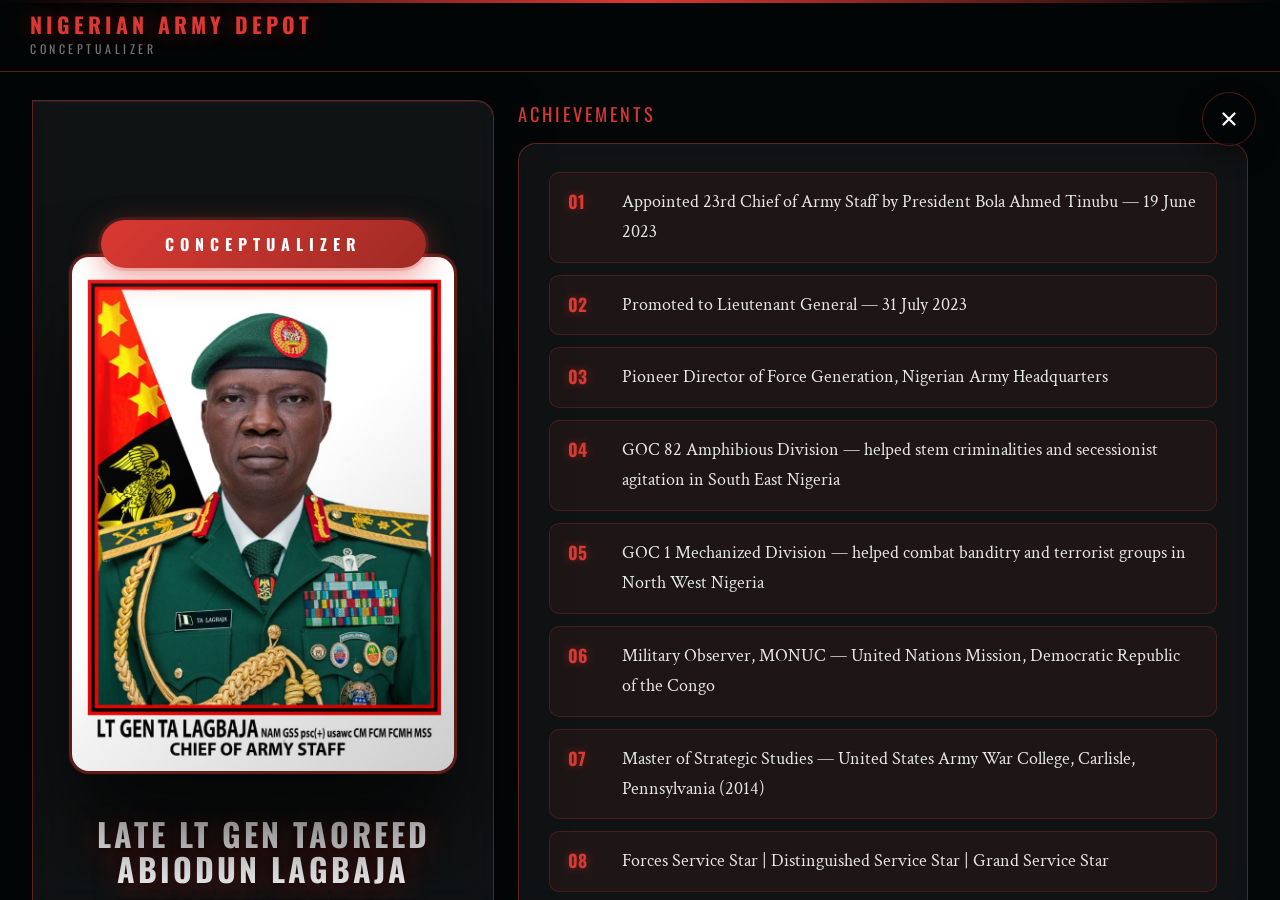
==== achievements.html @ 2b6be7e3 "Add HTML pages for biography, achievements, and gallery; refactor navigation and rendering logic in " ====
<!DOCTYPE html>
<html lang="en">
<head>
  <meta charset="UTF-8">
  <meta name="viewport" content="width=device-width, initial-scale=1.0">
  <title>Conceptualizer Achievements</title>
  <link rel="preconnect" href="https://fonts.googleapis.com">
  <link rel="preconnect" href="https://fonts.gstatic.com" crossorigin>
  <link href="https://fonts.googleapis.com/css2?family=Oswald:wght@400;600;700&family=Crimson+Text:ital,wght@0,400;0,600;1,400&family=Playfair+Display:wght@400;700&display=swap" rel="stylesheet">
  <link rel="stylesheet" href="asset/styles.css">
</head>
<body data-page="achievements">
  <div class="bg-layer" aria-hidden="true">
    <img src="asset/images/depot-logo.png" alt="" class="bg-logo" onerror="this.style.display='none'">
  </div>
  <div class="strips-container" aria-hidden="true">
    <div class="strip s1"></div>
    <div class="strip s2"></div>
    <div class="strip s3"></div>
    <div class="strip s4"></div>
    <div class="strip s5"></div>
  </div>

  <div class="page-view active" data-page="achievements">
    <nav class="navbar">
      <div class="brand">
        <img src="asset/images/depot-logo.png" alt="Depot Logo" class="nav-logo" onerror="this.style.display='none'">
        <div>
          <span class="brand-main">NIGERIAN ARMY DEPOT</span>
          <span class="brand-sub">Conceptualizer</span>
        </div>
      </div>
    </nav>

    <a class="close-btn" href="index.html" aria-label="Close achievements and return home" title="Close">
      <svg viewBox="0 0 24 24" fill="none" aria-hidden="true">
        <path d="M6 6L18 18M18 6L6 18" stroke="currentColor" stroke-width="2.5" stroke-linecap="round"/>
      </svg>
    </a>

    <main class="detail-layout">
      <section class="hero-section glass-panel hero-panel hero-mini">
        <div class="hero-badge">Conceptualizer</div>
        <div class="portrait-frame">
          <img id="portrait" src="asset/images/LATE COAS POTRAIT.jpeg" alt="Late Lt Gen TA Lagbaja" class="portrait-img">
          <div class="portrait-shine" aria-hidden="true"></div>
        </div>
        <div class="nameplate">
          <h1 id="name">General Lagbaja</h1>
          <p id="title-role">Chief of Army Staff</p>
          <p id="decorations" class="decorations-strip"></p>
        </div>
      </section>

      <section id="achievementsPage" class="detail-shell"></section>
    </main>
  </div>

  <script src="asset/script.js"></script>
</body>
</html>
---- asset/styles.css ----
/* =====================================================
   NIGERIAN ARMY DEPOT — CONCEPTUALIZER SCREEN
   Colours:  #D93932  ·  #FDFEFF  ·  #030607
   Target:   1080 × 1920  portrait kiosk
   ===================================================== */

@import url('https://fonts.googleapis.com/css2?family=Oswald:wght@400;600;700&family=Crimson+Text:ital,wght@0,400;0,600;1,400&family=Playfair+Display:wght@400;700&display=swap');

/* ─── Tokens ─────────────────────────────────────────── */
:root {
  --red:        #D93932;
  --red-dark:   #a02b25;
  --red-deeper: #5c1410;
  --red-glow:   rgba(217, 57, 50, 0.35);
  --white:      #FDFEFF;
  --black:      #030607;
  --surface:    rgba(253, 254, 255, 0.055);
  --border-red: rgba(217, 57, 50, 0.42);
  --border-dim: rgba(253, 254, 255, 0.12);
  --f-head:     'Oswald', 'Arial Narrow', sans-serif;
  --f-serif:    'Crimson Text', Georgia, serif;
  --f-display:  'Playfair Display', Georgia, serif;
}

/* ─── Reset ──────────────────────────────────────────── */
*, *::before, *::after { margin: 0; padding: 0; box-sizing: border-box; }

html, body {
  width: 100%; height: 100%;
  overflow: hidden;
  background: var(--black);
  color: var(--white);
  user-select: none;
  -webkit-user-select: none;
}

::-webkit-scrollbar { width: 4px; }
::-webkit-scrollbar-track { background: transparent; }
::-webkit-scrollbar-thumb { background: var(--border-red); border-radius: 99px; }

/* ─── Page-load fade ─────────────────────────────────── */
@keyframes pageLoad { from { opacity: 0; } to { opacity: 1; } }
body { animation: pageLoad 0.8s ease both; }

/* ─── Background — slow-spinning watermark logo ─────── */
.bg-layer {
  position: fixed; inset: 0; z-index: -2;
  display: flex; align-items: center; justify-content: center;
  background: radial-gradient(ellipse at 50% 42%,
    rgba(70, 6, 4, 0.80) 0%,
    rgba(14, 1, 1, 0.97) 50%,
    #030607 100%);
}

.bg-logo {
  width: 64vmin; height: 64vmin;
  object-fit: contain;
  opacity: 0.055;
  animation: bgSpin 46s linear infinite;
  pointer-events: none;
}

@keyframes bgSpin {
  from { transform: rotateY(0deg); }
  to   { transform: rotateY(360deg); }
}

/* ─── Five-strip colour transition ───────────────────── */
.strips-container {
  position: fixed; inset: 0; z-index: 9000;
  pointer-events: none;
  display: flex; flex-direction: column;
}

.strip {
  flex: 1;
  transform: translateX(-110%) skewX(-10deg);
  transition: transform 0.45s cubic-bezier(0.4, 0, 0.2, 1);
}

.s1 { background: var(--red-deeper); transition-delay:   0ms; }
.s2 { background: var(--red-dark);   transition-delay:  60ms; }
.s3 { background: var(--red);        transition-delay: 120ms; }
.s4 { background: var(--red-dark);   transition-delay: 180ms; }
.s5 { background: var(--red-deeper); transition-delay: 240ms; }

.strip.slide-in  { transform: translateX(0)    skewX(-10deg); }
.strip.slide-out { transform: translateX(110%) skewX(-10deg); }

/* ─── Page view ──────────────────────────────────────── */
.page-view {
  position: fixed; inset: 0;
  display: grid;
  grid-template-rows: 72px 1fr;
  opacity: 0;
  pointer-events: none;
  transition: opacity 0.35s ease;
}

.page-view.active { opacity: 1; pointer-events: all; }

/* ─── Navbar ─────────────────────────────────────────── */
.navbar {
  display: flex; align-items: center; gap: 16px;
  padding: 0 30px;
  background: rgba(3, 6, 7, 0.95);
  backdrop-filter: blur(14px);
  -webkit-backdrop-filter: blur(14px);
  border-bottom: 1px solid var(--border-red);
  position: relative; z-index: 100;
}

/* thin red accent line along top of navbar */
.navbar::before {
  content: '';
  position: absolute; top: 0; left: 0; right: 0; height: 3px;
  background: linear-gradient(90deg, transparent, var(--red), transparent);
}

.nav-logo {
  width: 50px; height: 50px;
  border-radius: 50%;
  object-fit: contain;
  border: 2px solid var(--border-red);
  box-shadow: 0 0 14px rgba(217, 57, 50, 0.30);
  flex-shrink: 0;
}

.brand-main {
  display: block;
  font-family: var(--f-head);
  font-size: 1.35rem;
  font-weight: 700;
  letter-spacing: 4px;
  color: var(--red);
  line-height: 1;
  text-shadow: 0 0 22px rgba(217, 57, 50, 0.45);
}

.brand-sub {
  display: block;
  font-family: var(--f-head);
  font-size: 0.75rem;
  letter-spacing: 3.5px;
  color: rgba(253, 254, 255, 0.45);
  text-transform: uppercase;
  margin-top: 5px;
}

/* ─── Fixed body layout ──────────────────────────────── */
.page-body {
  height: calc(100vh - 72px);
  padding: 28px 32px 32px;
  display: grid;
  grid-template-columns: minmax(360px, 42%) minmax(0, 1fr);
  gap: 24px;
  align-items: stretch;
  overflow: hidden;
}

.detail-layout {
  height: calc(100vh - 72px);
  padding: 28px 32px 32px;
  display: grid;
  grid-template-columns: minmax(320px, 38%) minmax(0, 1fr);
  gap: 24px;
  align-items: stretch;
  overflow: hidden;
}

.detail-layout.single-column {
  grid-template-columns: 1fr;
}

/* ─── Hero ───────────────────────────────────────────── */
.hero-section {
  width: 100%;
  display: flex;
  flex-direction: column;
  align-items: center;
  justify-content: center;
  gap: 0;
}

.hero-panel,
.action-panel {
  min-height: 0;
  height: 100%;
}

.hero-panel {
  justify-content: center;
}

/* Pulsing role badge — sits above portrait, overlapping the top edge */
.hero-badge {
  display: inline-block;
  padding: 12px 64px;
  border-radius: 999px;
  background: linear-gradient(135deg, var(--red) 0%, var(--red-dark) 100%);
  color: var(--white);
  font-family: var(--f-head);
  font-size: 1.0rem;
  font-weight: 700;
  letter-spacing: 6px;
  text-transform: uppercase;
  box-shadow: 0 8px 28px rgba(217, 57, 50, 0.5),
              0 0 0 3px rgba(217, 57, 50, 0.18);
  animation: badgePulse 3s ease-in-out infinite;
  margin-bottom: -28px;
  position: relative; z-index: 2;
}

@keyframes badgePulse {
  0%, 100% {
    box-shadow: 0 8px 28px rgba(217, 57, 50, 0.50),
                0 0 0 0   rgba(217, 57, 50, 0);
  }
  50% {
    box-shadow: 0 12px 40px rgba(217, 57, 50, 0.65),
                0 0 0 10px rgba(217, 57, 50, 0.12);
  }
}

/* Portrait frame */
.portrait-frame {
  width: 460px;
  height: 600px;
  border-radius: 20px;
  overflow: hidden;
  border: 3px solid var(--border-red);
  box-shadow:
    0 60px 100px rgba(0, 0, 0, 0.75),
    0 0 0 1px rgba(217, 57, 50, 0.12),
    inset 0 1px 0 rgba(255, 255, 255, 0.07);
  position: relative;
  background: rgba(5, 1, 1, 0.6);
}

.portrait-img {
  width: 100%; height: 100%;
  object-fit: cover; object-position: top center;
  display: block;
}

/* Diagonal light sheen overlay */
.portrait-shine {
  position: absolute; inset: 0;
  background: linear-gradient(
    140deg,
    rgba(255, 255, 255, 0.08) 0%,
    transparent 46%,
    rgba(0, 0, 0, 0.20) 100%
  );
  pointer-events: none;
}

/* Name / title block */
.nameplate {
  margin-top: 28px;
  text-align: center;
}

.nameplate h1 {
  font-family: var(--f-head);
  font-size: 2.5rem;
  font-weight: 700;
  letter-spacing: 3px;
  text-transform: uppercase;
  color: var(--white);
  line-height: 1.1;
  text-shadow:
    0 4px 24px rgba(217, 57, 50, 0.50),
    0 2px 8px  rgba(0, 0, 0, 0.90);
}

.nameplate p {
  margin-top: 12px;
  font-family: var(--f-display);
  font-size: 1.2rem;
  color: var(--red);
  letter-spacing: 2px;
  text-shadow: 0 2px 12px rgba(217, 57, 50, 0.35);
}

.action-panel {
  display: flex;
  flex-direction: column;
  gap: 16px;
  padding-bottom: 24px;
}

.action-buttons {
  display: grid;
  grid-template-columns: repeat(3, minmax(0, 1fr));
  gap: 12px;
}

.action-link,
.action-btn {
  border: 1px solid rgba(217, 57, 50, 0.24);
  background: rgba(3, 6, 7, 0.70);
  color: rgba(253, 254, 255, 0.88);
  border-radius: 12px;
  padding: 16px 12px;
  font-family: var(--f-head);
  font-size: 0.92rem;
  letter-spacing: 2px;
  text-transform: uppercase;
  cursor: pointer;
  transition: transform 0.2s ease, border-color 0.2s ease, background 0.2s ease, box-shadow 0.2s ease;
}

.action-link {
  display: flex;
  flex-direction: column;
  justify-content: center;
  text-decoration: none;
  min-height: 96px;
}

.action-title {
  display: block;
  font-size: 0.98rem;
  color: var(--white);
}

.action-desc {
  display: block;
  margin-top: 8px;
  font-family: var(--f-serif);
  font-size: 1rem;
  letter-spacing: 0;
  text-transform: none;
  color: rgba(253, 254, 255, 0.72);
}

.action-btn:hover,
.action-btn:focus-visible {
  transform: translateY(-2px);
  border-color: rgba(217, 57, 50, 0.6);
  box-shadow: 0 12px 30px rgba(217, 57, 50, 0.14);
}

.action-btn.active {
  background: linear-gradient(135deg, rgba(217, 57, 50, 0.95), rgba(160, 43, 37, 0.95));
  color: var(--white);
  border-color: rgba(253, 254, 255, 0.25);
}

.close-btn {
  position: fixed;
  top: 92px;
  right: 24px;
  z-index: 120;
  width: 54px;
  height: 54px;
  border-radius: 50%;
  border: 1px solid rgba(217, 57, 50, 0.35);
  background: rgba(3, 6, 7, 0.85);
  color: var(--white);
  display: grid;
  place-items: center;
  text-decoration: none;
  box-shadow: 0 10px 24px rgba(0, 0, 0, 0.35);
}

.close-btn:hover,
.close-btn:focus-visible {
  border-color: rgba(217, 57, 50, 0.75);
  background: rgba(217, 57, 50, 0.16);
}

.close-btn svg {
  width: 22px;
  height: 22px;
}

.detail-window {
  position: relative;
  flex: 1;
  min-height: 0;
  overflow: hidden;
  border-radius: 0 18px 18px 18px;
}

.detail-view {
  position: absolute;
  inset: 0;
  opacity: 0;
  pointer-events: none;
  overflow: auto;
  padding-right: 12px;
  transition: opacity 0.2s ease;
}

.detail-view.active {
  opacity: 1;
  pointer-events: auto;
}

.detail-title {
  font-family: var(--f-head);
  font-size: 1.35rem;
  letter-spacing: 3px;
  text-transform: uppercase;
  color: var(--red);
  margin-bottom: 18px;
}

.detail-copy {
  font-family: var(--f-serif);
  font-size: 1.15rem;
  line-height: 1.9;
  color: rgba(253, 254, 255, 0.90);
}

.detail-copy p + p {
  margin-top: 1em;
}

.detail-shell {
  display: flex;
  flex-direction: column;
  gap: 16px;
  height: 100%;
}

.detail-heading {
  font-family: var(--f-head);
  font-size: 1.15rem;
  letter-spacing: 3px;
  text-transform: uppercase;
  color: var(--red);
}

.detail-card {
  flex: 1;
  min-height: 0;
  border-radius: 18px;
  padding: 28px 30px;
  background: rgba(253, 254, 255, 0.055);
  backdrop-filter: blur(16px);
  -webkit-backdrop-filter: blur(16px);
  border: 1px solid var(--border-red);
  overflow: auto;
}

.bio-scroll,
.ach-scroll,
.gallery-scroll {
  height: 100%;
  overflow: auto;
}

.detail-gallery {
  display: grid;
  grid-template-columns: repeat(2, minmax(0, 1fr));
  gap: 14px;
}

.hero-mini {
  display: flex;
  flex-direction: column;
  align-items: center;
  gap: 14px;
}

.hero-mini .portrait-frame {
  width: 100%;
  max-width: 420px;
  height: 520px;
}

.hero-mini .nameplate h1 {
  font-size: 2rem;
}

.hero-mini .nameplate p {
  font-size: 1.05rem;
}

.detail-gallery .g-tile {
  min-height: 180px;
}

.detail-gallery .g-tile img {
  object-position: top center;
}

.decorations-strip {
  margin-top: 14px;
  font-family: var(--f-head);
  font-size: 0.82rem;
  letter-spacing: 2px;
  color: rgba(253, 254, 255, 0.45);
  text-transform: uppercase;
}

/* ─── Divider ────────────────────────────────────────── */
.divider {
  width: 100%;
  height: 1px;
  background: linear-gradient(90deg,
    transparent 0%, var(--border-red) 30%,
    var(--red) 50%, var(--border-red) 70%, transparent 100%);
}

/* ─── Content sections ───────────────────────────────── */
.content-section { width: 100%; }

.hero-section,
.action-panel,
.content-section {
  margin: 0;
}

/* Tab label sits on top of the glass panel */
.section-label {
  display: inline-block;
  padding: 9px 32px;
  border-radius: 12px 12px 0 0;
  background: linear-gradient(135deg, var(--red-dark) 0%, var(--red) 100%);
  color: var(--white);
  font-family: var(--f-head);
  font-size: 0.85rem;
  letter-spacing: 4px;
  text-transform: uppercase;
  font-weight: 700;
  margin-left: 20px;
  position: relative; bottom: -1px;
  box-shadow: 0 -5px 14px rgba(217, 57, 50, 0.22);
}

/* Glass morphism panel */
.glass-panel {
  background: var(--surface);
  backdrop-filter: blur(16px);
  -webkit-backdrop-filter: blur(16px);
  border: 1px solid var(--border-red);
  border-radius: 0 18px 18px 18px;
  padding: 30px 36px;
  box-shadow:
    0 24px 60px rgba(0, 0, 0, 0.44),
    inset 0 1px 0 rgba(255, 255, 255, 0.065);
}

/* Biography paragraphs */
.bio-para {
  font-family: var(--f-serif);
  font-size: 1.18rem;
  line-height: 1.95;
  color: rgba(253, 254, 255, 0.88);
  margin-bottom: 1.2em;
}

.bio-para:last-child { margin-bottom: 0; }

/* Achievements numbered list */
.ach-list {
  list-style: none;
  padding: 0; margin: 0;
  display: grid;
  gap: 12px;
  counter-reset: ach;
}

.ach-list li {
  counter-increment: ach;
  display: grid;
  grid-template-columns: 40px 1fr;
  gap: 14px;
  align-items: start;
  padding: 14px 18px;
  border-radius: 10px;
  background: rgba(217, 57, 50, 0.065);
  border: 1px solid rgba(217, 57, 50, 0.22);
  font-family: var(--f-serif);
  font-size: 1.12rem;
  line-height: 1.7;
  color: rgba(253, 254, 255, 0.90);
  transition: background 0.2s, border-color 0.2s;
}

.ach-list li:hover {
  background: rgba(217, 57, 50, 0.12);
  border-color: rgba(217, 57, 50, 0.40);
}

.ach-list li::before {
  content: counter(ach, decimal-leading-zero);
  font-family: var(--f-head);
  font-size: 1.1rem;
  font-weight: 700;
  color: var(--red);
  line-height: 1.65;
  text-shadow: 0 0 10px rgba(217, 57, 50, 0.45);
}

/* ─── Gallery ────────────────────────────────────────── */
.gallery-grid {
  display: grid;
  grid-template-columns: repeat(2, minmax(0, 1fr));
  gap: 14px;
}

.g-tile {
  position: relative;
  border-radius: 10px;
  overflow: hidden;
  aspect-ratio: 4 / 3;
  background: rgba(217, 57, 50, 0.06);
  border: 1px solid rgba(217, 57, 50, 0.22);
  cursor: default;
}

.g-tile img {
  width: 100%; height: 100%;
  object-fit: cover;
  display: block;
  transition: transform 0.4s ease;
}

.g-tile:hover img { transform: scale(1.04); }

/* Caption slides up from bottom on hover */
.g-caption {
  position: absolute;
  bottom: 0; left: 0; right: 0;
  padding: 28px 12px 10px;
  background: linear-gradient(to top,
    rgba(3, 6, 7, 0.88) 0%,
    rgba(3, 6, 7, 0.60) 60%,
    transparent 100%);
  font-family: var(--f-head);
  font-size: 0.72rem;
  letter-spacing: 1px;
  color: rgba(253, 254, 255, 0.90);
  line-height: 1.4;
  transform: translateY(60%);
  transition: transform 0.35s ease;
}

.g-tile:hover .g-caption { transform: translateY(0); }

/* ─── Bottom spacer ──────────────────────────────────── */
.page-spacer { height: 70px; flex-shrink: 0; }
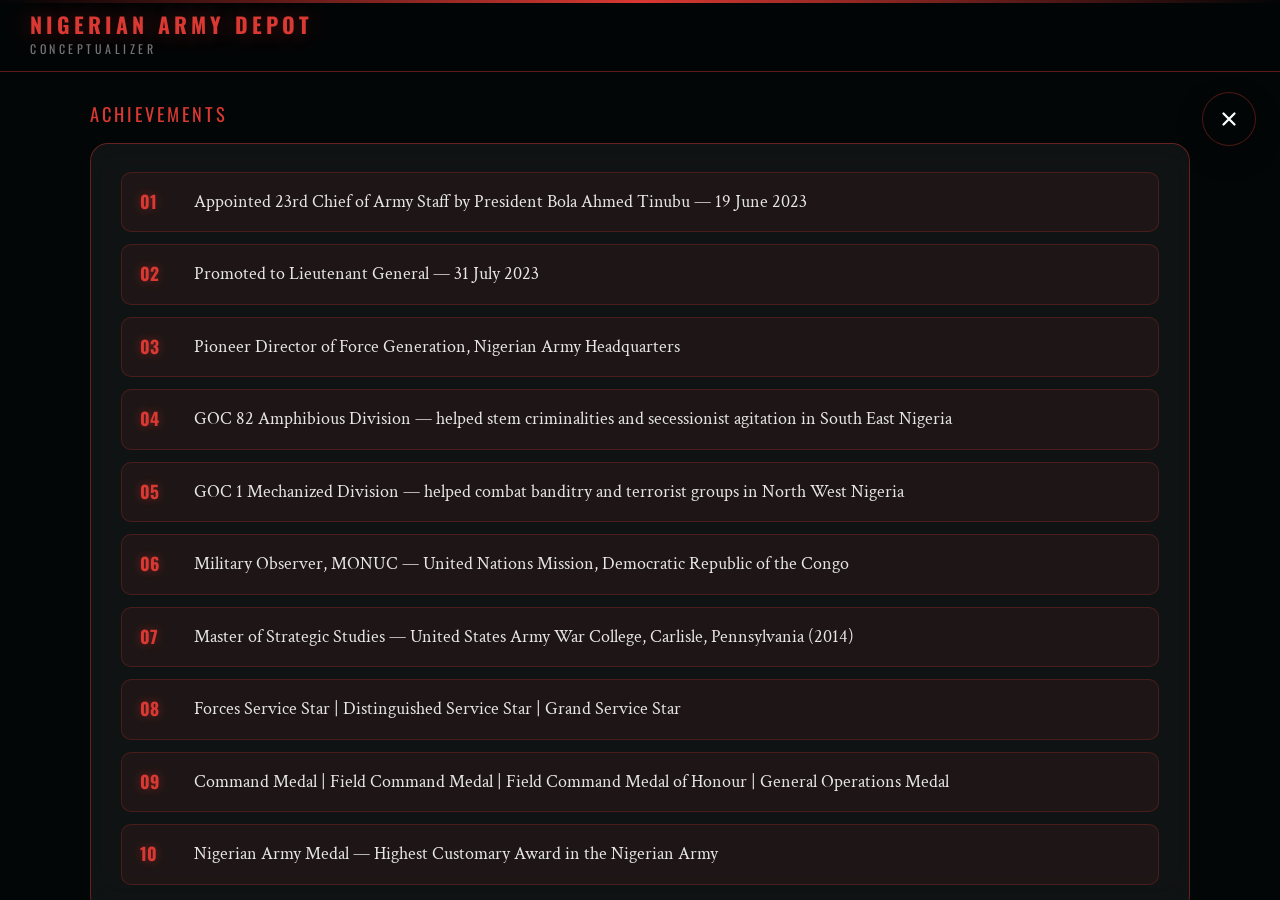
==== commit dab14280: "Refactor achievements and gallery pages for improved layout and add modal functionality for gallery " ====
--- a/achievements.html
+++ b/achievements.html
@@ -38,21 +38,8 @@
       </svg>
     </a>
 
-    <main class="detail-layout">
-      <section class="hero-section glass-panel hero-panel hero-mini">
-        <div class="hero-badge">Conceptualizer</div>
-        <div class="portrait-frame">
-          <img id="portrait" src="asset/images/LATE COAS POTRAIT.jpeg" alt="Late Lt Gen TA Lagbaja" class="portrait-img">
-          <div class="portrait-shine" aria-hidden="true"></div>
-        </div>
-        <div class="nameplate">
-          <h1 id="name">General Lagbaja</h1>
-          <p id="title-role">Chief of Army Staff</p>
-          <p id="decorations" class="decorations-strip"></p>
-        </div>
-      </section>
-
-      <section id="achievementsPage" class="detail-shell"></section>
+    <main class="detail-layout single-column">
+      <section id="achievementsPage" class="detail-shell achievements-page-shell"></section>
     </main>
   </div>
 
--- a/asset/styles.css
+++ b/asset/styles.css
@@ -158,6 +158,46 @@
   overflow: hidden;
 }
 
+.home-layout {
+  grid-template-columns: minmax(0, 1fr);
+  justify-items: center;
+  align-content: center;
+}
+
+.home-layout .hero-panel,
+.home-layout .action-panel {
+  width: min(780px, 100%);
+}
+
+.home-layout .hero-panel {
+  padding-top: 16px;
+  padding-bottom: 18px;
+}
+
+.home-layout .action-panel {
+  padding-bottom: 20px;
+}
+
+.home-layout .portrait-frame {
+  width: min(520px, 72vw);
+  height: min(680px, 58vh);
+}
+
+.home-layout .action-buttons {
+  grid-template-columns: repeat(3, minmax(0, 1fr));
+}
+
+@media (max-width: 900px) {
+  .home-layout .action-buttons {
+    grid-template-columns: 1fr;
+  }
+
+  .home-layout .portrait-frame {
+    width: min(420px, 84vw);
+    height: min(560px, 52vh);
+  }
+}
+
 .detail-layout {
   height: calc(100vh - 72px);
   padding: 28px 32px 32px;
@@ -170,6 +210,13 @@
 
 .detail-layout.single-column {
   grid-template-columns: 1fr;
+}
+
+.achievements-page-shell,
+.gallery-page-shell,
+.bio-page-shell {
+  width: min(1100px, 100%);
+  margin: 0 auto;
 }
 
 /* ─── Hero ───────────────────────────────────────────── */
@@ -288,12 +335,13 @@
   flex-direction: column;
   gap: 16px;
   padding-bottom: 24px;
+  justify-content: center;
 }
 
 .action-buttons {
   display: grid;
   grid-template-columns: repeat(3, minmax(0, 1fr));
-  gap: 12px;
+  gap: 14px;
 }
 
 .action-link,
@@ -316,20 +364,34 @@
   flex-direction: column;
   justify-content: center;
   text-decoration: none;
-  min-height: 96px;
+  min-height: 128px;
+  position: relative;
+  overflow: hidden;
+}
+
+.action-link::after {
+  content: '';
+  position: absolute;
+  inset: auto -18% -32% auto;
+  width: 120px;
+  height: 120px;
+  border-radius: 50%;
+  background: radial-gradient(circle, rgba(217, 57, 50, 0.22) 0%, rgba(217, 57, 50, 0) 70%);
+  transform: translate(16px, 12px);
+  pointer-events: none;
 }
 
 .action-title {
   display: block;
-  font-size: 0.98rem;
+  font-size: 1.06rem;
   color: var(--white);
 }
 
 .action-desc {
   display: block;
-  margin-top: 8px;
+  margin-top: 10px;
   font-family: var(--f-serif);
-  font-size: 1rem;
+  font-size: 1.04rem;
   letter-spacing: 0;
   text-transform: none;
   color: rgba(253, 254, 255, 0.72);
@@ -340,6 +402,31 @@
   transform: translateY(-2px);
   border-color: rgba(217, 57, 50, 0.6);
   box-shadow: 0 12px 30px rgba(217, 57, 50, 0.14);
+}
+
+.action-link:hover,
+.action-link:focus-visible {
+  transform: translateY(-4px) scale(1.01);
+  border-color: rgba(217, 57, 50, 0.78);
+  background: linear-gradient(135deg, rgba(217, 57, 50, 0.18), rgba(3, 6, 7, 0.88));
+  box-shadow:
+    0 16px 36px rgba(0, 0, 0, 0.45),
+    0 0 0 1px rgba(217, 57, 50, 0.14),
+    inset 0 1px 0 rgba(255, 255, 255, 0.08);
+}
+
+.action-link:hover .action-title,
+.action-link:focus-visible .action-title {
+  color: var(--red);
+}
+
+.action-link:hover .action-desc,
+.action-link:focus-visible .action-desc {
+  color: rgba(253, 254, 255, 0.92);
+}
+
+.action-link:active {
+  transform: translateY(-1px) scale(0.995);
 }
 
 .action-btn.active {
@@ -453,6 +540,12 @@
   overflow: auto;
 }
 
+.achievements-page-shell .detail-card,
+.gallery-page-shell .detail-card,
+.bio-page-shell .detail-card {
+  min-height: calc(100vh - 220px);
+}
+
 .detail-gallery {
   display: grid;
   grid-template-columns: repeat(2, minmax(0, 1fr));
@@ -486,6 +579,71 @@
 
 .detail-gallery .g-tile img {
   object-position: top center;
+}
+
+.gallery-open {
+  appearance: none;
+  border: 1px solid rgba(217, 57, 50, 0.22);
+  padding: 0;
+  width: 100%;
+  text-align: left;
+  cursor: pointer;
+}
+
+.gallery-open:focus-visible {
+  outline: 2px solid rgba(217, 57, 50, 0.85);
+  outline-offset: 3px;
+}
+
+.gallery-modal {
+  position: fixed;
+  inset: 0;
+  z-index: 12000;
+  display: none;
+  align-items: center;
+  justify-content: center;
+  padding: 24px;
+  background: rgba(3, 6, 7, 0.94);
+  backdrop-filter: blur(10px);
+  -webkit-backdrop-filter: blur(10px);
+}
+
+.gallery-modal.open {
+  display: flex;
+}
+
+.gallery-modal img {
+  max-width: min(92vw, 1400px);
+  max-height: 78vh;
+  object-fit: contain;
+  border-radius: 16px;
+  box-shadow: 0 22px 60px rgba(0, 0, 0, 0.6);
+}
+
+.gallery-modal-caption {
+  position: absolute;
+  left: 24px;
+  right: 24px;
+  bottom: 28px;
+  text-align: center;
+  font-family: var(--f-serif);
+  font-size: 1.1rem;
+  color: rgba(253, 254, 255, 0.92);
+}
+
+.gallery-modal-close {
+  position: absolute;
+  top: 22px;
+  right: 22px;
+  width: 52px;
+  height: 52px;
+  border-radius: 50%;
+  border: 1px solid rgba(217, 57, 50, 0.45);
+  background: rgba(3, 6, 7, 0.9);
+  color: var(--white);
+  font-size: 2rem;
+  line-height: 1;
+  cursor: pointer;
 }
 
 .decorations-strip {
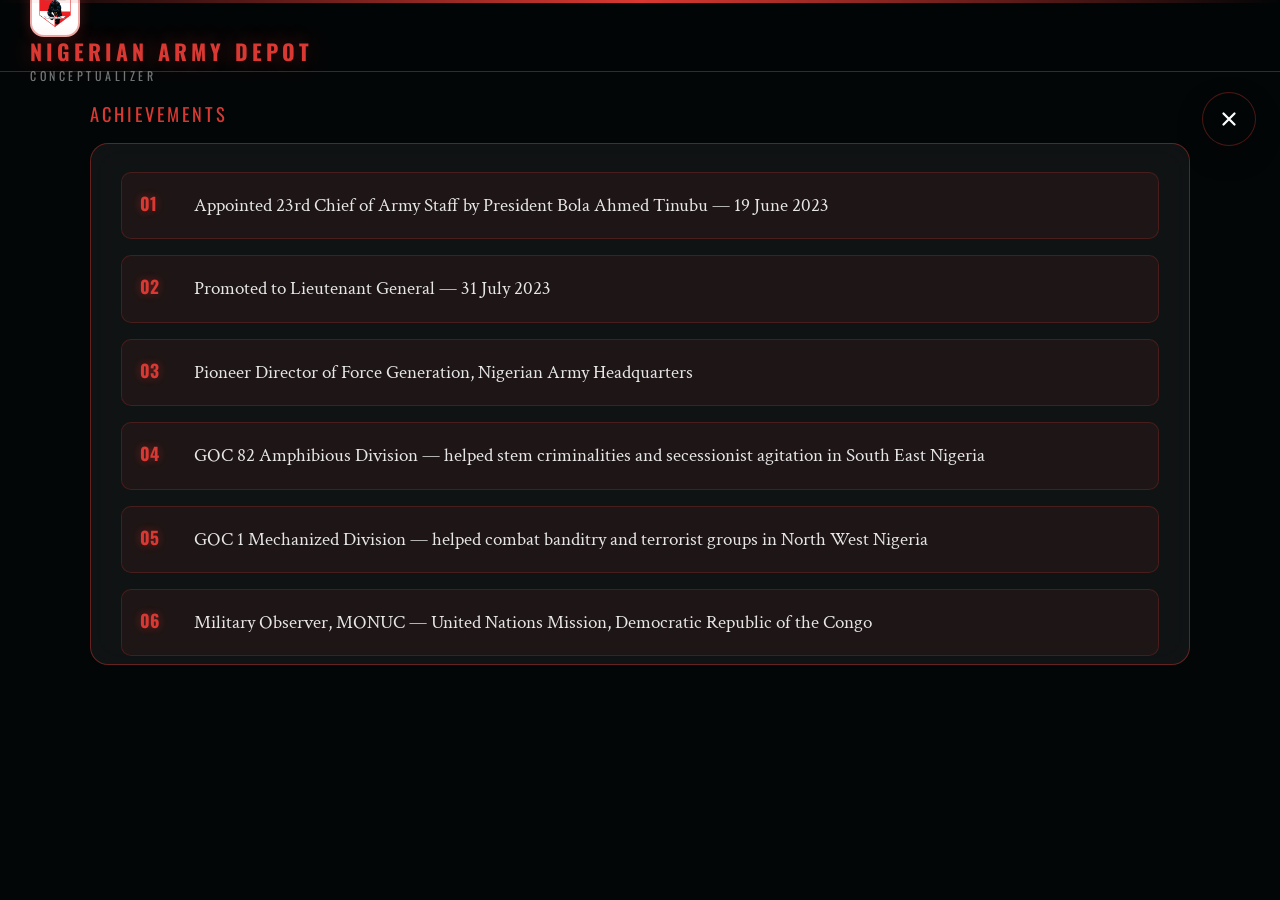
==== commit 2eb836b1: "Replace depot logo with new logo image across all HTML pages and update styles for improved appearan" ====
--- a/achievements.html
+++ b/achievements.html
@@ -11,7 +11,7 @@
 </head>
 <body data-page="achievements">
   <div class="bg-layer" aria-hidden="true">
-    <img src="asset/images/depot-logo.png" alt="" class="bg-logo" onerror="this.style.display='none'">
+    <img src="asset/images/logo.png" alt="" class="bg-logo" onerror="this.style.display='none'">
   </div>
   <div class="strips-container" aria-hidden="true">
     <div class="strip s1"></div>
@@ -24,7 +24,7 @@
   <div class="page-view active" data-page="achievements">
     <nav class="navbar">
       <div class="brand">
-        <img src="asset/images/depot-logo.png" alt="Depot Logo" class="nav-logo" onerror="this.style.display='none'">
+        <img src="asset/images/logo.png" alt="Depot Logo" class="nav-logo" onerror="this.style.display='none'">
         <div>
           <span class="brand-main">NIGERIAN ARMY DEPOT</span>
           <span class="brand-sub">Conceptualizer</span>
--- a/asset/styles.css
+++ b/asset/styles.css
@@ -119,8 +119,11 @@
 
 .nav-logo {
   width: 50px; height: 50px;
-  border-radius: 50%;
+  border-radius: 14px;
   object-fit: contain;
+  background: #fff;
+  padding: 4px;
+  box-sizing: border-box;
   border: 2px solid var(--border-red);
   box-shadow: 0 0 14px rgba(217, 57, 50, 0.30);
   flex-shrink: 0;
@@ -210,6 +213,8 @@
 
 .detail-layout.single-column {
   grid-template-columns: 1fr;
+  justify-items: center;
+  align-content: start;
 }
 
 .achievements-page-shell,
@@ -217,6 +222,38 @@
 .bio-page-shell {
   width: min(1100px, 100%);
   margin: 0 auto;
+}
+
+.bio-page-shell .detail-card,
+.achievements-page-shell .detail-card,
+.gallery-page-shell .detail-card {
+  flex: 0 0 auto;
+}
+
+.bio-page-shell .detail-card {
+  height: min(66vh, 760px);
+}
+
+.achievements-page-shell .detail-card {
+  height: min(58vh, 700px);
+}
+
+.gallery-page-shell .detail-card {
+  height: min(70vh, 860px);
+}
+
+@media (max-width: 900px) {
+  .bio-page-shell .detail-card {
+    height: min(72vh, 680px);
+  }
+
+  .achievements-page-shell .detail-card {
+    height: min(62vh, 600px);
+  }
+
+  .gallery-page-shell .detail-card {
+    height: min(76vh, 700px);
+  }
 }
 
 /* ─── Hero ───────────────────────────────────────────── */
@@ -510,7 +547,8 @@
   display: flex;
   flex-direction: column;
   gap: 16px;
-  height: 100%;
+  height: auto;
+  min-height: 100%;
 }
 
 .detail-heading {
@@ -538,12 +576,8 @@
 .gallery-scroll {
   height: 100%;
   overflow: auto;
-}
-
-.achievements-page-shell .detail-card,
-.gallery-page-shell .detail-card,
-.bio-page-shell .detail-card {
-  min-height: calc(100vh - 220px);
+  overscroll-behavior: contain;
+  -webkit-overflow-scrolling: touch;
 }
 
 .detail-gallery {
@@ -719,7 +753,7 @@
   list-style: none;
   padding: 0; margin: 0;
   display: grid;
-  gap: 12px;
+  gap: 16px;
   counter-reset: ach;
 }
 
@@ -729,13 +763,13 @@
   grid-template-columns: 40px 1fr;
   gap: 14px;
   align-items: start;
-  padding: 14px 18px;
+  padding: 16px 18px;
   border-radius: 10px;
   background: rgba(217, 57, 50, 0.065);
   border: 1px solid rgba(217, 57, 50, 0.22);
   font-family: var(--f-serif);
-  font-size: 1.12rem;
-  line-height: 1.7;
+  font-size: 1.16rem;
+  line-height: 1.8;
   color: rgba(253, 254, 255, 0.90);
   transition: background 0.2s, border-color 0.2s;
 }
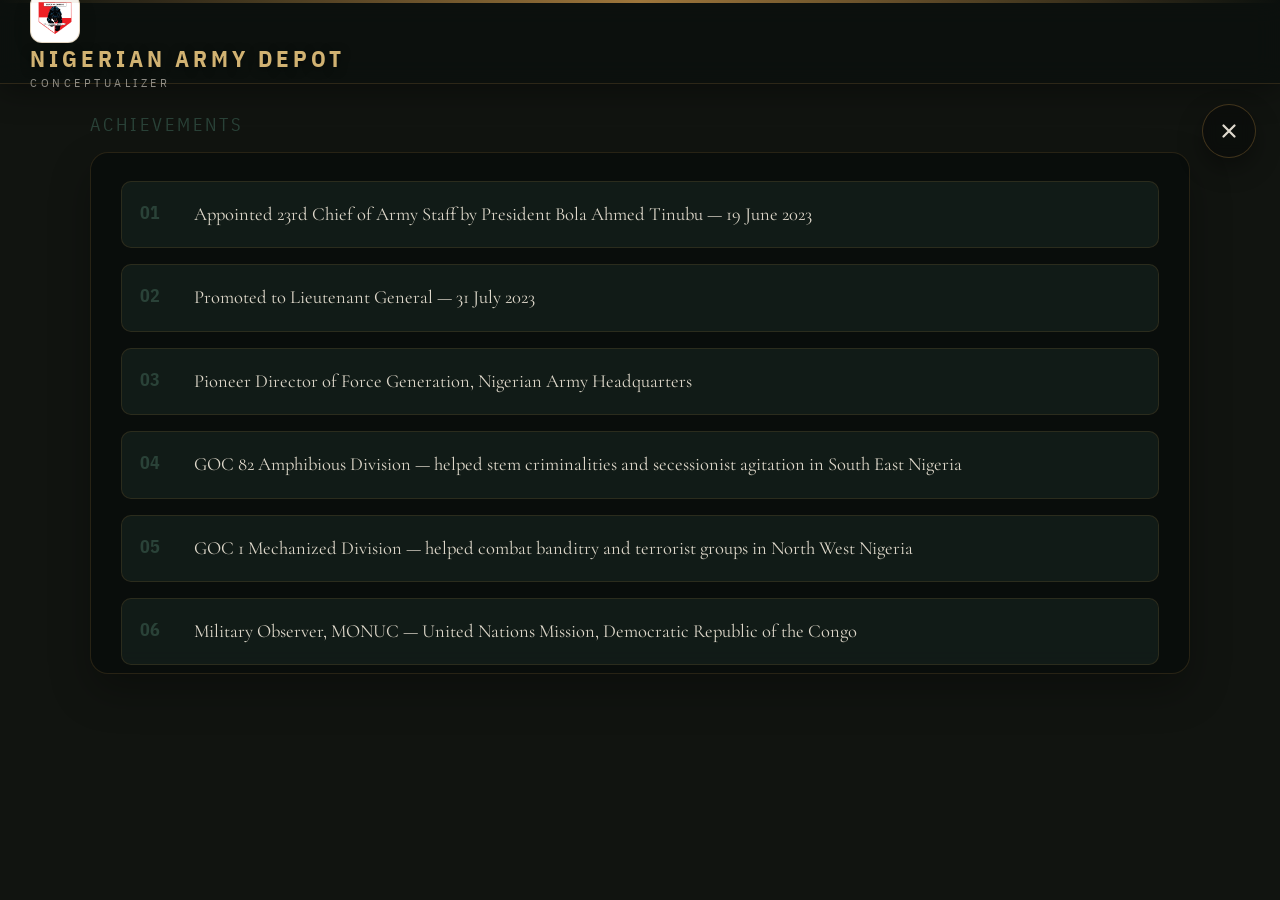
==== commit 9c3b433d: "added video BG" ====
--- a/achievements.html
+++ b/achievements.html
@@ -11,7 +11,10 @@
 </head>
 <body data-page="achievements">
   <div class="bg-layer" aria-hidden="true">
-    <img src="asset/images/logo.png" alt="" class="bg-logo" onerror="this.style.display='none'">
+    <video class="bg-gif" autoplay muted loop playsinline>
+      <source src="asset/images/nigerian_army_depot_background.mp4" type="video/mp4">
+    </video>
+    <div class="bg-overlay"></div>
   </div>
   <div class="strips-container" aria-hidden="true">
     <div class="strip s1"></div>
--- a/asset/styles.css
+++ b/asset/styles.css
@@ -1,25 +1,25 @@
 /* =====================================================
-   NIGERIAN ARMY DEPOT — CONCEPTUALIZER SCREEN
-   Colours:  #D93932  ·  #FDFEFF  ·  #030607
-   Target:   1080 × 1920  portrait kiosk
-   ===================================================== */
-
-@import url('https://fonts.googleapis.com/css2?family=Oswald:wght@400;600;700&family=Crimson+Text:ital,wght@0,400;0,600;1,400&family=Playfair+Display:wght@400;700&display=swap');
+  NIGERIAN ARMY DEPOT — CONCEPTUALIZER SCREEN
+  Concept: Museum archive / field dossier
+  Target: 1080 × 1920 portrait kiosk
+  ===================================================== */
+
+@import url('https://fonts.googleapis.com/css2?family=IBM+Plex+Sans+Condensed:wght@400;500;600;700&family=Cormorant+Garamond:ital,wght@0,400;0,500;0,600;1,400&family=Inter:wght@400;500;600;700&display=swap');
 
 /* ─── Tokens ─────────────────────────────────────────── */
 :root {
-  --red:        #D93932;
-  --red-dark:   #a02b25;
-  --red-deeper: #5c1410;
-  --red-glow:   rgba(217, 57, 50, 0.35);
-  --white:      #FDFEFF;
-  --black:      #030607;
-  --surface:    rgba(253, 254, 255, 0.055);
-  --border-red: rgba(217, 57, 50, 0.42);
-  --border-dim: rgba(253, 254, 255, 0.12);
-  --f-head:     'Oswald', 'Arial Narrow', sans-serif;
-  --f-serif:    'Crimson Text', Georgia, serif;
-  --f-display:  'Playfair Display', Georgia, serif;
+  --red:        #2a4238;
+  --red-dark:   #1f332b;
+  --red-deeper: #122019;
+  --red-glow:   rgba(42, 66, 56, 0.22);
+  --white:      #f6efe3;
+  --black:      #111410;
+  --surface:    rgba(255, 251, 243, 0.84);
+  --border-red: rgba(42, 66, 56, 0.18);
+  --border-dim: rgba(17, 20, 16, 0.08);
+  --f-head:     'IBM Plex Sans Condensed', 'Arial Narrow', sans-serif;
+  --f-serif:    'Cormorant Garamond', Georgia, serif;
+  --f-display:  'Inter', system-ui, sans-serif;
 }
 
 /* ─── Reset ──────────────────────────────────────────── */
@@ -28,48 +28,48 @@
 html, body {
   width: 100%; height: 100%;
   overflow: hidden;
-  background: var(--black);
-  color: var(--white);
+  background: #111410;
+  color: #1c211d;
   user-select: none;
   -webkit-user-select: none;
 }
 
 ::-webkit-scrollbar { width: 4px; }
 ::-webkit-scrollbar-track { background: transparent; }
-::-webkit-scrollbar-thumb { background: var(--border-red); border-radius: 99px; }
+::-webkit-scrollbar-thumb { background: rgba(42, 66, 56, 0.35); border-radius: 99px; }
 
 /* ─── Page-load fade ─────────────────────────────────── */
 @keyframes pageLoad { from { opacity: 0; } to { opacity: 1; } }
 body { animation: pageLoad 0.8s ease both; }
 
-/* ─── Background — slow-spinning watermark logo ─────── */
+/* ─── Background — animated GIF + dark overlay ──────── */
 .bg-layer {
   position: fixed; inset: 0; z-index: -2;
   display: flex; align-items: center; justify-content: center;
-  background: radial-gradient(ellipse at 50% 42%,
-    rgba(70, 6, 4, 0.80) 0%,
-    rgba(14, 1, 1, 0.97) 50%,
-    #030607 100%);
+}
+
+.bg-gif {
+  position: absolute; inset: 0;
+  width: 100%; height: 100%;
+  object-fit: cover;
+  object-position: center;
+  pointer-events: none;
+  display: block;
+}
+
+.bg-overlay {
+  position: absolute; inset: 0;
+  background: rgba(10, 13, 11, 0.62);
+  pointer-events: none;
 }
 
 .bg-logo {
-  width: 64vmin; height: 64vmin;
-  object-fit: contain;
-  opacity: 0.055;
-  animation: bgSpin 46s linear infinite;
-  pointer-events: none;
-}
-
-@keyframes bgSpin {
-  from { transform: rotateY(0deg); }
-  to   { transform: rotateY(360deg); }
+  display: none;
 }
 
 /* ─── Five-strip colour transition ───────────────────── */
 .strips-container {
-  position: fixed; inset: 0; z-index: 9000;
-  pointer-events: none;
-  display: flex; flex-direction: column;
+  display: none;
 }
 
 .strip {
@@ -91,7 +91,7 @@
 .page-view {
   position: fixed; inset: 0;
   display: grid;
-  grid-template-rows: 72px 1fr;
+  grid-template-rows: 84px 1fr;
   opacity: 0;
   pointer-events: none;
   transition: opacity 0.35s ease;
@@ -103,10 +103,11 @@
 .navbar {
   display: flex; align-items: center; gap: 16px;
   padding: 0 30px;
-  background: rgba(3, 6, 7, 0.95);
-  backdrop-filter: blur(14px);
-  -webkit-backdrop-filter: blur(14px);
-  border-bottom: 1px solid var(--border-red);
+  background: rgba(12, 16, 14, 0.82);
+  border-bottom: 1px solid rgba(166, 124, 62, 0.22);
+  box-shadow: 0 8px 30px rgba(0, 0, 0, 0.35);
+  backdrop-filter: blur(12px);
+  -webkit-backdrop-filter: blur(12px);
   position: relative; z-index: 100;
 }
 
@@ -114,30 +115,30 @@
 .navbar::before {
   content: '';
   position: absolute; top: 0; left: 0; right: 0; height: 3px;
-  background: linear-gradient(90deg, transparent, var(--red), transparent);
+  background: linear-gradient(90deg, transparent, rgba(166, 124, 62, 0.95), transparent);
 }
 
 .nav-logo {
   width: 50px; height: 50px;
-  border-radius: 14px;
+  border-radius: 12px;
   object-fit: contain;
   background: #fff;
   padding: 4px;
   box-sizing: border-box;
-  border: 2px solid var(--border-red);
-  box-shadow: 0 0 14px rgba(217, 57, 50, 0.30);
+  border: 1px solid rgba(166, 124, 62, 0.32);
+  box-shadow: 0 8px 20px rgba(17, 20, 16, 0.08);
   flex-shrink: 0;
 }
 
 .brand-main {
   display: block;
   font-family: var(--f-head);
-  font-size: 1.35rem;
+  font-size: 1.45rem;
   font-weight: 700;
   letter-spacing: 4px;
-  color: var(--red);
+  color: rgba(220, 188, 120, 0.95);
   line-height: 1;
-  text-shadow: 0 0 22px rgba(217, 57, 50, 0.45);
+  text-shadow: 0 2px 10px rgba(0,0,0,0.55);
 }
 
 .brand-sub {
@@ -145,14 +146,14 @@
   font-family: var(--f-head);
   font-size: 0.75rem;
   letter-spacing: 3.5px;
-  color: rgba(253, 254, 255, 0.45);
+  color: rgba(246, 239, 227, 0.55);
   text-transform: uppercase;
   margin-top: 5px;
 }
 
 /* ─── Fixed body layout ──────────────────────────────── */
 .page-body {
-  height: calc(100vh - 72px);
+  height: calc(100vh - 84px);
   padding: 28px 32px 32px;
   display: grid;
   grid-template-columns: minmax(360px, 42%) minmax(0, 1fr);
@@ -202,7 +203,7 @@
 }
 
 .detail-layout {
-  height: calc(100vh - 72px);
+  height: calc(100vh - 84px);
   padding: 28px 32px 32px;
   display: grid;
   grid-template-columns: minmax(320px, 38%) minmax(0, 1fr);
@@ -276,49 +277,38 @@
   justify-content: center;
 }
 
-/* Pulsing role badge — sits above portrait, overlapping the top edge */
 .hero-badge {
   display: inline-block;
-  padding: 12px 64px;
+  padding: 10px 26px;
   border-radius: 999px;
-  background: linear-gradient(135deg, var(--red) 0%, var(--red-dark) 100%);
-  color: var(--white);
+  background: rgba(10, 13, 11, 0.72);
+  color: rgba(220, 188, 120, 0.95);
+  border: 1px solid rgba(166, 124, 62, 0.40);
+  backdrop-filter: blur(8px);
+  -webkit-backdrop-filter: blur(8px);
   font-family: var(--f-head);
   font-size: 1.0rem;
   font-weight: 700;
-  letter-spacing: 6px;
+  letter-spacing: 5px;
   text-transform: uppercase;
-  box-shadow: 0 8px 28px rgba(217, 57, 50, 0.5),
-              0 0 0 3px rgba(217, 57, 50, 0.18);
-  animation: badgePulse 3s ease-in-out infinite;
+  box-shadow: 0 10px 24px rgba(17, 20, 16, 0.08);
   margin-bottom: -28px;
   position: relative; z-index: 2;
-}
-
-@keyframes badgePulse {
-  0%, 100% {
-    box-shadow: 0 8px 28px rgba(217, 57, 50, 0.50),
-                0 0 0 0   rgba(217, 57, 50, 0);
-  }
-  50% {
-    box-shadow: 0 12px 40px rgba(217, 57, 50, 0.65),
-                0 0 0 10px rgba(217, 57, 50, 0.12);
-  }
 }
 
 /* Portrait frame */
 .portrait-frame {
   width: 460px;
   height: 600px;
-  border-radius: 20px;
+  border-radius: 24px;
   overflow: hidden;
-  border: 3px solid var(--border-red);
+  border: 10px solid rgba(246, 239, 227, 0.86);
   box-shadow:
-    0 60px 100px rgba(0, 0, 0, 0.75),
-    0 0 0 1px rgba(217, 57, 50, 0.12),
-    inset 0 1px 0 rgba(255, 255, 255, 0.07);
+    0 30px 70px rgba(17, 20, 16, 0.16),
+    0 0 0 1px rgba(166, 124, 62, 0.18),
+    inset 0 1px 0 rgba(255, 255, 255, 0.30);
   position: relative;
-  background: rgba(5, 1, 1, 0.6);
+  background: #fff;
 }
 
 .portrait-img {
@@ -331,40 +321,37 @@
 .portrait-shine {
   position: absolute; inset: 0;
   background: linear-gradient(
-    140deg,
-    rgba(255, 255, 255, 0.08) 0%,
-    transparent 46%,
-    rgba(0, 0, 0, 0.20) 100%
+    145deg,
+    rgba(255, 255, 255, 0.34) 0%,
+    transparent 36%,
+    rgba(17, 20, 16, 0.10) 100%
   );
   pointer-events: none;
 }
 
 /* Name / title block */
 .nameplate {
-  margin-top: 28px;
+  margin-top: 24px;
   text-align: center;
 }
 
 .nameplate h1 {
   font-family: var(--f-head);
-  font-size: 2.5rem;
+  font-size: 2.8rem;
   font-weight: 700;
   letter-spacing: 3px;
   text-transform: uppercase;
-  color: var(--white);
+  color: #f6efe3;
   line-height: 1.1;
-  text-shadow:
-    0 4px 24px rgba(217, 57, 50, 0.50),
-    0 2px 8px  rgba(0, 0, 0, 0.90);
+  text-shadow: 0 3px 18px rgba(0, 0, 0, 0.70);
 }
 
 .nameplate p {
   margin-top: 12px;
   font-family: var(--f-display);
   font-size: 1.2rem;
-  color: var(--red);
-  letter-spacing: 2px;
-  text-shadow: 0 2px 12px rgba(217, 57, 50, 0.35);
+  color: rgba(220, 188, 120, 0.88);
+  letter-spacing: 1.5px;
 }
 
 .action-panel {
@@ -383,13 +370,15 @@
 
 .action-link,
 .action-btn {
-  border: 1px solid rgba(217, 57, 50, 0.24);
-  background: rgba(3, 6, 7, 0.70);
-  color: rgba(253, 254, 255, 0.88);
-  border-radius: 12px;
-  padding: 16px 12px;
-  font-family: var(--f-head);
-  font-size: 0.92rem;
+  border: 1px solid rgba(166, 124, 62, 0.28);
+  background: rgba(10, 13, 11, 0.68);
+  color: #f0e8d8;
+  backdrop-filter: blur(10px);
+  -webkit-backdrop-filter: blur(10px);
+  border-radius: 18px;
+  padding: 18px 16px;
+  font-family: var(--f-head);
+  font-size: 0.95rem;
   letter-spacing: 2px;
   text-transform: uppercase;
   cursor: pointer;
@@ -401,7 +390,7 @@
   flex-direction: column;
   justify-content: center;
   text-decoration: none;
-  min-height: 128px;
+  min-height: 148px;
   position: relative;
   overflow: hidden;
 }
@@ -409,57 +398,57 @@
 .action-link::after {
   content: '';
   position: absolute;
-  inset: auto -18% -32% auto;
-  width: 120px;
-  height: 120px;
-  border-radius: 50%;
-  background: radial-gradient(circle, rgba(217, 57, 50, 0.22) 0%, rgba(217, 57, 50, 0) 70%);
-  transform: translate(16px, 12px);
+  inset: auto 16px 16px auto;
+  width: 72px;
+  height: 72px;
+  border-radius: 18px;
+  border: 1px solid rgba(166, 124, 62, 0.22);
+  background: linear-gradient(135deg, rgba(42, 66, 56, 0.06), rgba(166, 124, 62, 0.08));
   pointer-events: none;
 }
 
 .action-title {
   display: block;
-  font-size: 1.06rem;
-  color: var(--white);
+  font-size: 1.12rem;
+  color: rgba(220, 188, 120, 0.95);
 }
 
 .action-desc {
   display: block;
   margin-top: 10px;
   font-family: var(--f-serif);
-  font-size: 1.04rem;
+  font-size: 1.14rem;
   letter-spacing: 0;
   text-transform: none;
-  color: rgba(253, 254, 255, 0.72);
+  color: rgba(246, 239, 227, 0.70);
 }
 
 .action-btn:hover,
 .action-btn:focus-visible {
   transform: translateY(-2px);
-  border-color: rgba(217, 57, 50, 0.6);
-  box-shadow: 0 12px 30px rgba(217, 57, 50, 0.14);
+  border-color: rgba(166, 124, 62, 0.55);
+  box-shadow: 0 12px 30px rgba(17, 20, 16, 0.10);
 }
 
 .action-link:hover,
 .action-link:focus-visible {
   transform: translateY(-4px) scale(1.01);
-  border-color: rgba(217, 57, 50, 0.78);
-  background: linear-gradient(135deg, rgba(217, 57, 50, 0.18), rgba(3, 6, 7, 0.88));
+  border-color: rgba(220, 188, 120, 0.60);
+  background: rgba(18, 24, 20, 0.82);
   box-shadow:
-    0 16px 36px rgba(0, 0, 0, 0.45),
-    0 0 0 1px rgba(217, 57, 50, 0.14),
-    inset 0 1px 0 rgba(255, 255, 255, 0.08);
+    0 16px 36px rgba(17, 20, 16, 0.14),
+    0 0 0 1px rgba(166, 124, 62, 0.12),
+    inset 0 1px 0 rgba(255, 255, 255, 0.55);
 }
 
 .action-link:hover .action-title,
 .action-link:focus-visible .action-title {
-  color: var(--red);
+  color: rgba(240, 210, 130, 1);
 }
 
 .action-link:hover .action-desc,
 .action-link:focus-visible .action-desc {
-  color: rgba(253, 254, 255, 0.92);
+  color: rgba(246, 239, 227, 0.90);
 }
 
 .action-link:active {
@@ -467,32 +456,34 @@
 }
 
 .action-btn.active {
-  background: linear-gradient(135deg, rgba(217, 57, 50, 0.95), rgba(160, 43, 37, 0.95));
+  background: linear-gradient(135deg, rgba(42, 66, 56, 0.96), rgba(31, 51, 43, 0.98));
   color: var(--white);
-  border-color: rgba(253, 254, 255, 0.25);
+  border-color: rgba(166, 124, 62, 0.24);
 }
 
 .close-btn {
   position: fixed;
-  top: 92px;
+  top: 104px;
   right: 24px;
   z-index: 120;
   width: 54px;
   height: 54px;
   border-radius: 50%;
-  border: 1px solid rgba(217, 57, 50, 0.35);
-  background: rgba(3, 6, 7, 0.85);
-  color: var(--white);
+  border: 1px solid rgba(166, 124, 62, 0.35);
+  background: rgba(10, 13, 11, 0.80);
+  color: rgba(246, 239, 227, 0.90);
   display: grid;
   place-items: center;
   text-decoration: none;
   box-shadow: 0 10px 24px rgba(0, 0, 0, 0.35);
+  backdrop-filter: blur(8px);
+  -webkit-backdrop-filter: blur(8px);
 }
 
 .close-btn:hover,
 .close-btn:focus-visible {
-  border-color: rgba(217, 57, 50, 0.75);
-  background: rgba(217, 57, 50, 0.16);
+  border-color: rgba(220, 188, 120, 0.60);
+  background: rgba(18, 24, 20, 0.90);
 }
 
 .close-btn svg {
@@ -534,9 +525,9 @@
 
 .detail-copy {
   font-family: var(--f-serif);
-  font-size: 1.15rem;
-  line-height: 1.9;
-  color: rgba(253, 254, 255, 0.90);
+  font-size: 1.28rem;
+  line-height: 1.95;
+  color: rgba(240, 232, 218, 0.92);
 }
 
 .detail-copy p + p {
@@ -564,10 +555,11 @@
   min-height: 0;
   border-radius: 18px;
   padding: 28px 30px;
-  background: rgba(253, 254, 255, 0.055);
-  backdrop-filter: blur(16px);
-  -webkit-backdrop-filter: blur(16px);
-  border: 1px solid var(--border-red);
+  background: rgba(8, 12, 10, 0.72);
+  border: 1px solid rgba(166, 124, 62, 0.20);
+  backdrop-filter: blur(12px);
+  -webkit-backdrop-filter: blur(12px);
+  box-shadow: 0 18px 40px rgba(0, 0, 0, 0.28);
   overflow: auto;
 }
 
@@ -617,7 +609,7 @@
 
 .gallery-open {
   appearance: none;
-  border: 1px solid rgba(217, 57, 50, 0.22);
+  border: 1px solid rgba(42, 66, 56, 0.14);
   padding: 0;
   width: 100%;
   text-align: left;
@@ -637,9 +629,7 @@
   align-items: center;
   justify-content: center;
   padding: 24px;
-  background: rgba(3, 6, 7, 0.94);
-  backdrop-filter: blur(10px);
-  -webkit-backdrop-filter: blur(10px);
+  background: rgba(19, 23, 20, 0.92);
 }
 
 .gallery-modal.open {
@@ -661,8 +651,8 @@
   bottom: 28px;
   text-align: center;
   font-family: var(--f-serif);
-  font-size: 1.1rem;
-  color: rgba(253, 254, 255, 0.92);
+  font-size: 1.24rem;
+  color: rgba(255, 247, 235, 0.96);
 }
 
 .gallery-modal-close {
@@ -672,9 +662,9 @@
   width: 52px;
   height: 52px;
   border-radius: 50%;
-  border: 1px solid rgba(217, 57, 50, 0.45);
-  background: rgba(3, 6, 7, 0.9);
-  color: var(--white);
+  border: 1px solid rgba(166, 124, 62, 0.45);
+  background: rgba(255, 251, 243, 0.96);
+  color: #1f332b;
   font-size: 2rem;
   line-height: 1;
   cursor: pointer;
@@ -685,7 +675,7 @@
   font-family: var(--f-head);
   font-size: 0.82rem;
   letter-spacing: 2px;
-  color: rgba(253, 254, 255, 0.45);
+  color: rgba(220, 188, 120, 0.60);
   text-transform: uppercase;
 }
 
@@ -712,8 +702,8 @@
   display: inline-block;
   padding: 9px 32px;
   border-radius: 12px 12px 0 0;
-  background: linear-gradient(135deg, var(--red-dark) 0%, var(--red) 100%);
-  color: var(--white);
+  background: linear-gradient(135deg, rgba(42, 66, 56, 0.96) 0%, rgba(31, 51, 43, 0.96) 100%);
+  color: #f8f3e8;
   font-family: var(--f-head);
   font-size: 0.85rem;
   letter-spacing: 4px;
@@ -721,28 +711,27 @@
   font-weight: 700;
   margin-left: 20px;
   position: relative; bottom: -1px;
-  box-shadow: 0 -5px 14px rgba(217, 57, 50, 0.22);
-}
-
-/* Glass morphism panel */
+  box-shadow: 0 -5px 14px rgba(17, 20, 16, 0.10);
+}
+
 .glass-panel {
-  background: var(--surface);
-  backdrop-filter: blur(16px);
-  -webkit-backdrop-filter: blur(16px);
-  border: 1px solid var(--border-red);
+  background: rgba(8, 12, 10, 0.65);
+  border: 1px solid rgba(166, 124, 62, 0.22);
   border-radius: 0 18px 18px 18px;
   padding: 30px 36px;
+  backdrop-filter: blur(12px);
+  -webkit-backdrop-filter: blur(12px);
   box-shadow:
-    0 24px 60px rgba(0, 0, 0, 0.44),
-    inset 0 1px 0 rgba(255, 255, 255, 0.065);
+    0 22px 54px rgba(0, 0, 0, 0.35),
+    inset 0 1px 0 rgba(255, 255, 255, 0.06);
 }
 
 /* Biography paragraphs */
 .bio-para {
   font-family: var(--f-serif);
-  font-size: 1.18rem;
-  line-height: 1.95;
-  color: rgba(253, 254, 255, 0.88);
+  font-size: 1.32rem;
+  line-height: 2.02;
+  color: rgba(240, 232, 218, 0.92);
   margin-bottom: 1.2em;
 }
 
@@ -765,18 +754,18 @@
   align-items: start;
   padding: 16px 18px;
   border-radius: 10px;
-  background: rgba(217, 57, 50, 0.065);
-  border: 1px solid rgba(217, 57, 50, 0.22);
+  background: rgba(42, 66, 56, 0.28);
+  border: 1px solid rgba(166, 124, 62, 0.18);
   font-family: var(--f-serif);
   font-size: 1.16rem;
   line-height: 1.8;
-  color: rgba(253, 254, 255, 0.90);
+  color: rgba(240, 232, 218, 0.92);
   transition: background 0.2s, border-color 0.2s;
 }
 
 .ach-list li:hover {
-  background: rgba(217, 57, 50, 0.12);
-  border-color: rgba(217, 57, 50, 0.40);
+  background: rgba(42, 66, 56, 0.09);
+  border-color: rgba(166, 124, 62, 0.28);
 }
 
 .ach-list li::before {
@@ -786,7 +775,7 @@
   font-weight: 700;
   color: var(--red);
   line-height: 1.65;
-  text-shadow: 0 0 10px rgba(217, 57, 50, 0.45);
+  text-shadow: none;
 }
 
 /* ─── Gallery ────────────────────────────────────────── */
@@ -801,8 +790,8 @@
   border-radius: 10px;
   overflow: hidden;
   aspect-ratio: 4 / 3;
-  background: rgba(217, 57, 50, 0.06);
-  border: 1px solid rgba(217, 57, 50, 0.22);
+  background: rgba(42, 66, 56, 0.04);
+  border: 1px solid rgba(42, 66, 56, 0.14);
   cursor: default;
 }
 
@@ -821,13 +810,13 @@
   bottom: 0; left: 0; right: 0;
   padding: 28px 12px 10px;
   background: linear-gradient(to top,
-    rgba(3, 6, 7, 0.88) 0%,
-    rgba(3, 6, 7, 0.60) 60%,
+    rgba(17, 20, 16, 0.88) 0%,
+    rgba(17, 20, 16, 0.60) 60%,
     transparent 100%);
   font-family: var(--f-head);
   font-size: 0.72rem;
   letter-spacing: 1px;
-  color: rgba(253, 254, 255, 0.90);
+  color: rgba(255, 247, 235, 0.95);
   line-height: 1.4;
   transform: translateY(60%);
   transition: transform 0.35s ease;
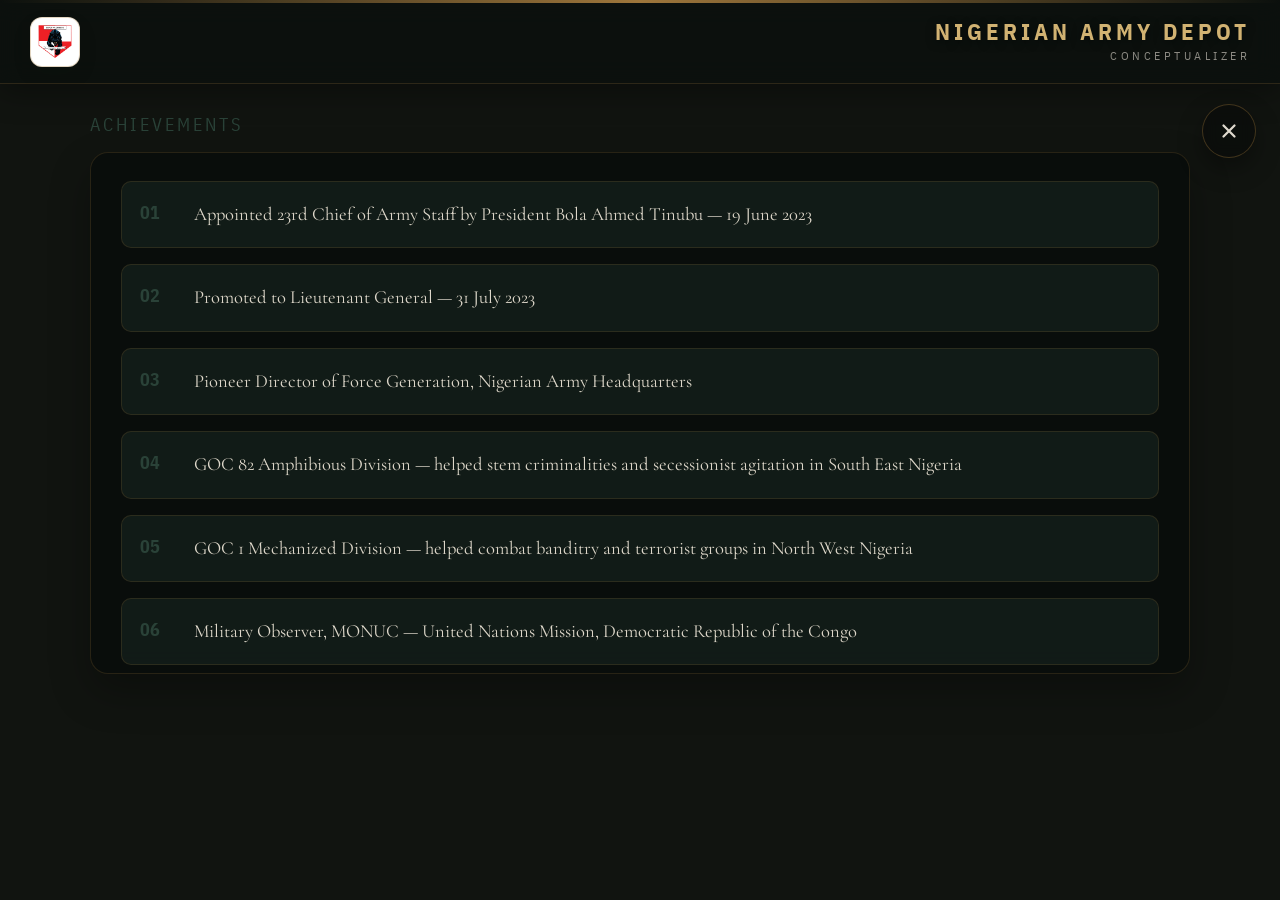
==== commit 70da6542: "Refactor navbar structure across multiple pages for improved consistency and layout" ====
--- a/achievements.html
+++ b/achievements.html
@@ -26,12 +26,10 @@
 
   <div class="page-view active" data-page="achievements">
     <nav class="navbar">
+      <img src="asset/images/logo.png" alt="Depot Logo" class="nav-logo" onerror="this.style.display='none'">
       <div class="brand">
-        <img src="asset/images/logo.png" alt="Depot Logo" class="nav-logo" onerror="this.style.display='none'">
-        <div>
-          <span class="brand-main">NIGERIAN ARMY DEPOT</span>
-          <span class="brand-sub">Conceptualizer</span>
-        </div>
+        <span class="brand-main">NIGERIAN ARMY DEPOT</span>
+        <span class="brand-sub">Conceptualizer</span>
       </div>
     </nav>
 
--- a/asset/styles.css
+++ b/asset/styles.css
@@ -111,6 +111,11 @@
   position: relative; z-index: 100;
 }
 
+.navbar .brand {
+  margin-left: auto;
+  text-align: right;
+}
+
 /* thin red accent line along top of navbar */
 .navbar::before {
   content: '';
@@ -170,7 +175,7 @@
 
 .home-layout .hero-panel,
 .home-layout .action-panel {
-  width: min(780px, 100%);
+  width: min(1014px, 100%);
 }
 
 .home-layout .hero-panel {
@@ -183,8 +188,8 @@
 }
 
 .home-layout .portrait-frame {
-  width: min(520px, 72vw);
-  height: min(680px, 58vh);
+  width: min(676px, 72vw);
+  height: min(884px, 66vh);
 }
 
 .home-layout .action-buttons {
@@ -197,8 +202,8 @@
   }
 
   .home-layout .portrait-frame {
-    width: min(420px, 84vw);
-    height: min(560px, 52vh);
+    width: min(546px, 84vw);
+    height: min(728px, 58vh);
   }
 }
 
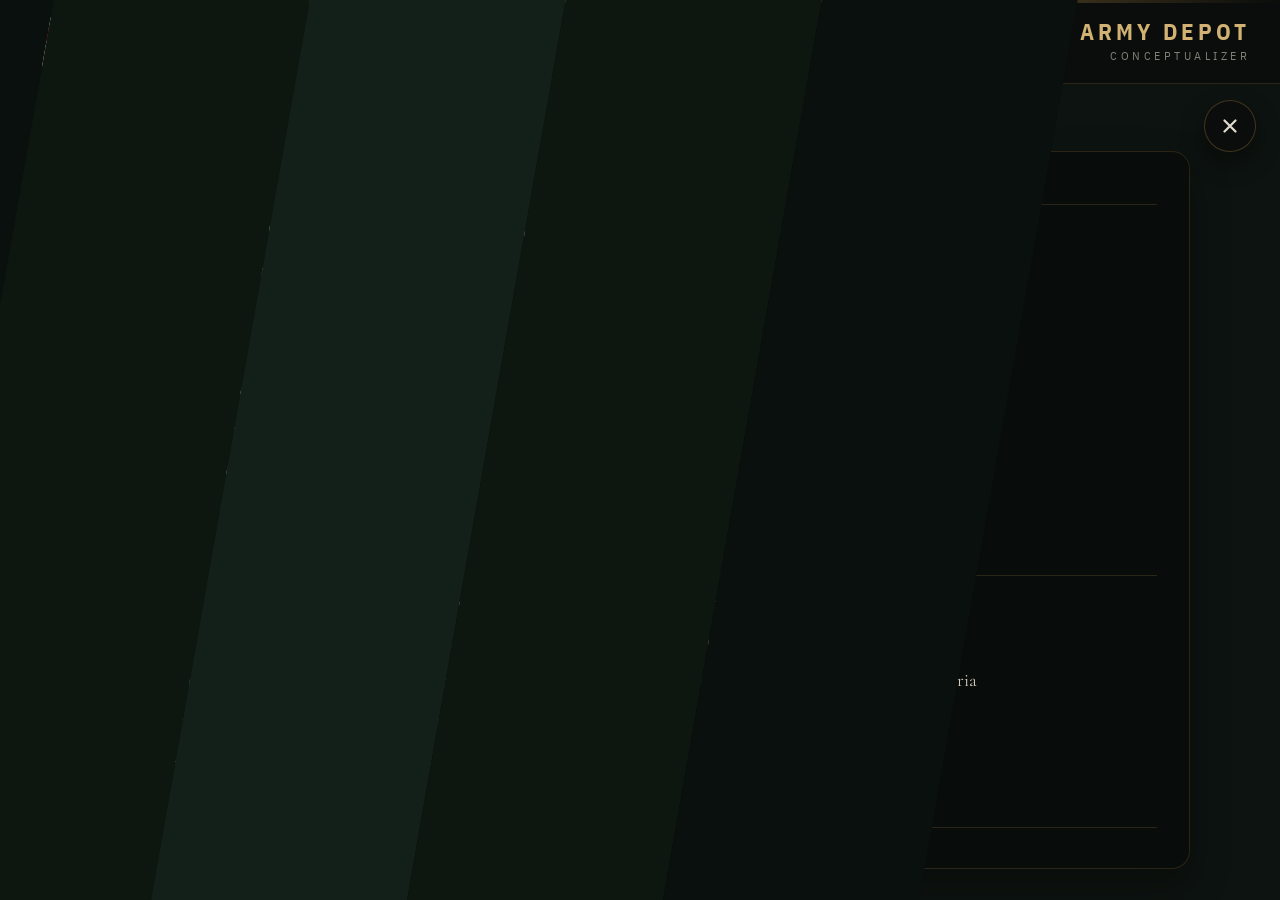
==== commit 0f098a5b: "fix the UI to mimic initiator" ====
--- a/achievements.html
+++ b/achievements.html
@@ -3,19 +3,21 @@
 <head>
   <meta charset="UTF-8">
   <meta name="viewport" content="width=device-width, initial-scale=1.0">
-  <title>Conceptualizer Achievements</title>
+  <title>Conceptualizer — Achievements</title>
   <link rel="preconnect" href="https://fonts.googleapis.com">
   <link rel="preconnect" href="https://fonts.gstatic.com" crossorigin>
-  <link href="https://fonts.googleapis.com/css2?family=Oswald:wght@400;600;700&family=Crimson+Text:ital,wght@0,400;0,600;1,400&family=Playfair+Display:wght@400;700&display=swap" rel="stylesheet">
+  <link href="https://fonts.googleapis.com/css2?family=IBM+Plex+Sans+Condensed:wght@400;500;600;700&family=Cormorant+Garamond:ital,wght@0,400;0,500;0,600;1,400&family=Inter:wght@400;500;600;700&display=swap" rel="stylesheet">
   <link rel="stylesheet" href="asset/styles.css">
 </head>
 <body data-page="achievements">
+
   <div class="bg-layer" aria-hidden="true">
-    <video class="bg-gif" autoplay muted loop playsinline>
+    <video class="bg-video" autoplay muted loop playsinline>
       <source src="asset/images/nigerian_army_depot_background.mp4" type="video/mp4">
     </video>
     <div class="bg-overlay"></div>
   </div>
+
   <div class="strips-container" aria-hidden="true">
     <div class="strip s1"></div>
     <div class="strip s2"></div>
@@ -33,14 +35,14 @@
       </div>
     </nav>
 
-    <a class="close-btn" href="index.html" aria-label="Close achievements and return home" title="Close">
+    <a class="close-btn" href="index.html" aria-label="Back to home" title="Back">
       <svg viewBox="0 0 24 24" fill="none" aria-hidden="true">
         <path d="M6 6L18 18M18 6L6 18" stroke="currentColor" stroke-width="2.5" stroke-linecap="round"/>
       </svg>
     </a>
 
-    <main class="detail-layout single-column">
-      <section id="achievementsPage" class="detail-shell achievements-page-shell"></section>
+    <main class="detail-layout">
+      <section id="achievementsPage" class="detail-shell"></section>
     </main>
   </div>
 
--- a/asset/styles.css
+++ b/asset/styles.css
@@ -1,25 +1,20 @@
 /* =====================================================
-  NIGERIAN ARMY DEPOT — CONCEPTUALIZER SCREEN
-  Concept: Museum archive / field dossier
-  Target: 1080 × 1920 portrait kiosk
-  ===================================================== */
+   NIGERIAN ARMY DEPOT — CONCEPTUALIZER SCREEN
+   Concept: Museum archive / field dossier
+   Target: 1080 × 1920 portrait kiosk
+   ===================================================== */
 
 @import url('https://fonts.googleapis.com/css2?family=IBM+Plex+Sans+Condensed:wght@400;500;600;700&family=Cormorant+Garamond:ital,wght@0,400;0,500;0,600;1,400&family=Inter:wght@400;500;600;700&display=swap');
 
 /* ─── Tokens ─────────────────────────────────────────── */
 :root {
-  --red:        #2a4238;
-  --red-dark:   #1f332b;
-  --red-deeper: #122019;
-  --red-glow:   rgba(42, 66, 56, 0.22);
-  --white:      #f6efe3;
-  --black:      #111410;
-  --surface:    rgba(255, 251, 243, 0.84);
-  --border-red: rgba(42, 66, 56, 0.18);
-  --border-dim: rgba(17, 20, 16, 0.08);
+  --gold:       rgba(220, 188, 120, 0.95);
+  --gold-dim:   rgba(166, 124, 62, 0.65);
+  --gold-line:  rgba(166, 124, 62, 0.22);
   --f-head:     'IBM Plex Sans Condensed', 'Arial Narrow', sans-serif;
   --f-serif:    'Cormorant Garamond', Georgia, serif;
-  --f-display:  'Inter', system-ui, sans-serif;
+  --f-ui:       'Inter', system-ui, sans-serif;
+  --navbar-h:   84px;
 }
 
 /* ─── Reset ──────────────────────────────────────────── */
@@ -28,62 +23,50 @@
 html, body {
   width: 100%; height: 100%;
   overflow: hidden;
-  background: #111410;
-  color: #1c211d;
+  background: #0d1310;
+  color: #f6efe3;
   user-select: none;
   -webkit-user-select: none;
 }
 
 ::-webkit-scrollbar { width: 4px; }
 ::-webkit-scrollbar-track { background: transparent; }
-::-webkit-scrollbar-thumb { background: rgba(42, 66, 56, 0.35); border-radius: 99px; }
-
-/* ─── Page-load fade ─────────────────────────────────── */
+::-webkit-scrollbar-thumb { background: rgba(166, 124, 62, 0.35); border-radius: 99px; }
+
 @keyframes pageLoad { from { opacity: 0; } to { opacity: 1; } }
 body { animation: pageLoad 0.8s ease both; }
 
-/* ─── Background — animated GIF + dark overlay ──────── */
+/* ─── Background ─────────────────────────────────────── */
 .bg-layer {
   position: fixed; inset: 0; z-index: -2;
-  display: flex; align-items: center; justify-content: center;
-}
-
-.bg-gif {
+}
+.bg-video {
   position: absolute; inset: 0;
   width: 100%; height: 100%;
-  object-fit: cover;
-  object-position: center;
+  object-fit: cover; object-position: center;
   pointer-events: none;
-  display: block;
-}
-
+}
 .bg-overlay {
   position: absolute; inset: 0;
-  background: rgba(10, 13, 11, 0.62);
+  background: rgba(8, 12, 10, 0.64);
   pointer-events: none;
 }
 
-.bg-logo {
-  display: none;
-}
-
-/* ─── Five-strip colour transition ───────────────────── */
+/* ─── Five-strip transition ──────────────────────────── */
 .strips-container {
-  display: none;
-}
-
+  position: fixed; inset: 0; z-index: 500;
+  display: flex; pointer-events: none;
+}
 .strip {
   flex: 1;
   transform: translateX(-110%) skewX(-10deg);
   transition: transform 0.45s cubic-bezier(0.4, 0, 0.2, 1);
 }
-
-.s1 { background: var(--red-deeper); transition-delay:   0ms; }
-.s2 { background: var(--red-dark);   transition-delay:  60ms; }
-.s3 { background: var(--red);        transition-delay: 120ms; }
-.s4 { background: var(--red-dark);   transition-delay: 180ms; }
-.s5 { background: var(--red-deeper); transition-delay: 240ms; }
-
+.s1 { background: #0a100d; transition-delay:   0ms; }
+.s2 { background: #0e1610; transition-delay:  60ms; }
+.s3 { background: #122019; transition-delay: 120ms; }
+.s4 { background: #0e1610; transition-delay: 180ms; }
+.s5 { background: #0a100d; transition-delay: 240ms; }
 .strip.slide-in  { transform: translateX(0)    skewX(-10deg); }
 .strip.slide-out { transform: translateX(110%) skewX(-10deg); }
 
@@ -91,743 +74,364 @@
 .page-view {
   position: fixed; inset: 0;
   display: grid;
-  grid-template-rows: 84px 1fr;
-  opacity: 0;
-  pointer-events: none;
+  grid-template-rows: var(--navbar-h) 1fr;
+  opacity: 0; pointer-events: none;
   transition: opacity 0.35s ease;
 }
-
 .page-view.active { opacity: 1; pointer-events: all; }
 
 /* ─── Navbar ─────────────────────────────────────────── */
 .navbar {
   display: flex; align-items: center; gap: 16px;
   padding: 0 30px;
-  background: rgba(12, 16, 14, 0.82);
-  border-bottom: 1px solid rgba(166, 124, 62, 0.22);
-  box-shadow: 0 8px 30px rgba(0, 0, 0, 0.35);
-  backdrop-filter: blur(12px);
-  -webkit-backdrop-filter: blur(12px);
+  background: rgba(10, 14, 12, 0.90);
+  border-bottom: 1px solid var(--gold-line);
+  backdrop-filter: blur(16px); -webkit-backdrop-filter: blur(16px);
   position: relative; z-index: 100;
 }
-
-.navbar .brand {
-  margin-left: auto;
-  text-align: right;
-}
-
-/* thin red accent line along top of navbar */
 .navbar::before {
   content: '';
   position: absolute; top: 0; left: 0; right: 0; height: 3px;
-  background: linear-gradient(90deg, transparent, rgba(166, 124, 62, 0.95), transparent);
-}
-
+  background: linear-gradient(90deg, transparent, rgba(166,124,62,0.95), transparent);
+}
 .nav-logo {
-  width: 50px; height: 50px;
-  border-radius: 12px;
-  object-fit: contain;
-  background: #fff;
-  padding: 4px;
-  box-sizing: border-box;
-  border: 1px solid rgba(166, 124, 62, 0.32);
-  box-shadow: 0 8px 20px rgba(17, 20, 16, 0.08);
-  flex-shrink: 0;
-}
-
+  width: 50px; height: 50px; border-radius: 12px;
+  object-fit: contain; background: #fff; padding: 4px;
+  border: 1px solid rgba(166,124,62,0.32); flex-shrink: 0;
+}
+.brand { margin-left: auto; text-align: right; }
 .brand-main {
   display: block;
-  font-family: var(--f-head);
-  font-size: 1.45rem;
-  font-weight: 700;
-  letter-spacing: 4px;
-  color: rgba(220, 188, 120, 0.95);
-  line-height: 1;
-  text-shadow: 0 2px 10px rgba(0,0,0,0.55);
-}
-
+  font-family: var(--f-head); font-size: 1.45rem; font-weight: 700;
+  letter-spacing: 4px; color: var(--gold); line-height: 1;
+}
 .brand-sub {
   display: block;
-  font-family: var(--f-head);
-  font-size: 0.75rem;
-  letter-spacing: 3.5px;
-  color: rgba(246, 239, 227, 0.55);
-  text-transform: uppercase;
-  margin-top: 5px;
-}
-
-/* ─── Fixed body layout ──────────────────────────────── */
-.page-body {
-  height: calc(100vh - 84px);
+  font-family: var(--f-head); font-size: 0.75rem;
+  letter-spacing: 3.5px; color: rgba(246,239,227,0.50);
+  text-transform: uppercase; margin-top: 5px;
+}
+
+/* ─── Home layout ────────────────────────────────────── */
+.home-body {
+  height: calc(100vh - var(--navbar-h));
   padding: 28px 32px 32px;
-  display: grid;
-  grid-template-columns: minmax(360px, 42%) minmax(0, 1fr);
-  gap: 24px;
-  align-items: stretch;
-  overflow: hidden;
-}
-
-.home-layout {
-  grid-template-columns: minmax(0, 1fr);
-  justify-items: center;
-  align-content: center;
-}
-
-.home-layout .hero-panel,
-.home-layout .action-panel {
-  width: min(1014px, 100%);
-}
-
-.home-layout .hero-panel {
-  padding-top: 16px;
-  padding-bottom: 18px;
-}
-
-.home-layout .action-panel {
-  padding-bottom: 20px;
-}
-
-.home-layout .portrait-frame {
-  width: min(676px, 72vw);
-  height: min(884px, 66vh);
-}
-
-.home-layout .action-buttons {
-  grid-template-columns: repeat(3, minmax(0, 1fr));
-}
-
-@media (max-width: 900px) {
-  .home-layout .action-buttons {
-    grid-template-columns: 1fr;
-  }
-
-  .home-layout .portrait-frame {
-    width: min(546px, 84vw);
-    height: min(728px, 58vh);
-  }
-}
-
-.detail-layout {
-  height: calc(100vh - 84px);
-  padding: 28px 32px 32px;
-  display: grid;
-  grid-template-columns: minmax(320px, 38%) minmax(0, 1fr);
-  gap: 24px;
-  align-items: stretch;
-  overflow: hidden;
-}
-
-.detail-layout.single-column {
-  grid-template-columns: 1fr;
-  justify-items: center;
-  align-content: start;
-}
-
-.achievements-page-shell,
-.gallery-page-shell,
-.bio-page-shell {
-  width: min(1100px, 100%);
-  margin: 0 auto;
-}
-
-.bio-page-shell .detail-card,
-.achievements-page-shell .detail-card,
-.gallery-page-shell .detail-card {
-  flex: 0 0 auto;
-}
-
-.bio-page-shell .detail-card {
-  height: min(66vh, 760px);
-}
-
-.achievements-page-shell .detail-card {
-  height: min(58vh, 700px);
-}
-
-.gallery-page-shell .detail-card {
-  height: min(70vh, 860px);
-}
-
-@media (max-width: 900px) {
-  .bio-page-shell .detail-card {
-    height: min(72vh, 680px);
-  }
-
-  .achievements-page-shell .detail-card {
-    height: min(62vh, 600px);
-  }
-
-  .gallery-page-shell .detail-card {
-    height: min(76vh, 700px);
-  }
-}
-
-/* ─── Hero ───────────────────────────────────────────── */
-.hero-section {
-  width: 100%;
   display: flex;
   flex-direction: column;
   align-items: center;
   justify-content: center;
+  gap: 24px;
+  overflow: hidden;
+}
+
+/* Hero panel (portrait + nameplate) */
+.hero-panel {
+  display: flex; flex-direction: column; align-items: center;
   gap: 0;
-}
-
-.hero-panel,
-.action-panel {
-  min-height: 0;
-  height: 100%;
-}
-
-.hero-panel {
-  justify-content: center;
+  background: rgba(8, 12, 10, 0.65);
+  border: 1px solid var(--gold-line);
+  border-radius: 20px;
+  padding: 24px 36px 28px;
+  backdrop-filter: blur(12px); -webkit-backdrop-filter: blur(12px);
+  box-shadow: 0 22px 54px rgba(0,0,0,0.35), inset 0 1px 0 rgba(255,255,255,0.05);
+  width: min(960px, 100%);
 }
 
 .hero-badge {
   display: inline-block;
-  padding: 10px 26px;
+  padding: 10px 28px;
   border-radius: 999px;
-  background: rgba(10, 13, 11, 0.72);
-  color: rgba(220, 188, 120, 0.95);
-  border: 1px solid rgba(166, 124, 62, 0.40);
+  background: rgba(10,13,11,0.72);
+  color: var(--gold);
+  border: 1px solid rgba(166,124,62,0.40);
   backdrop-filter: blur(8px);
-  -webkit-backdrop-filter: blur(8px);
-  font-family: var(--f-head);
-  font-size: 1.0rem;
-  font-weight: 700;
-  letter-spacing: 5px;
-  text-transform: uppercase;
-  box-shadow: 0 10px 24px rgba(17, 20, 16, 0.08);
-  margin-bottom: -28px;
-  position: relative; z-index: 2;
+  font-family: var(--f-head); font-size: 1.0rem; font-weight: 700;
+  letter-spacing: 5px; text-transform: uppercase;
+  margin-bottom: -28px; position: relative; z-index: 2;
 }
 
 /* Portrait frame */
 .portrait-frame {
-  width: 460px;
-  height: 600px;
-  border-radius: 24px;
-  overflow: hidden;
-  border: 10px solid rgba(246, 239, 227, 0.86);
+  width: min(580px, 72vw);
+  height: min(680px, 52vh);
+  border-radius: 20px; overflow: hidden;
+  border: 8px solid rgba(246,239,227,0.82);
   box-shadow:
-    0 30px 70px rgba(17, 20, 16, 0.16),
-    0 0 0 1px rgba(166, 124, 62, 0.18),
-    inset 0 1px 0 rgba(255, 255, 255, 0.30);
-  position: relative;
-  background: #fff;
-}
-
+    0 30px 70px rgba(0,0,0,0.45),
+    0 0 0 1px rgba(166,124,62,0.20),
+    inset 0 1px 0 rgba(255,255,255,0.28);
+  position: relative; background: #1a2018;
+}
 .portrait-img {
   width: 100%; height: 100%;
   object-fit: cover; object-position: top center;
   display: block;
 }
-
-/* Diagonal light sheen overlay */
 .portrait-shine {
   position: absolute; inset: 0;
-  background: linear-gradient(
-    145deg,
-    rgba(255, 255, 255, 0.34) 0%,
-    transparent 36%,
-    rgba(17, 20, 16, 0.10) 100%
-  );
+  background: linear-gradient(145deg, rgba(255,255,255,0.30) 0%, transparent 36%, rgba(0,0,0,0.08) 100%);
   pointer-events: none;
 }
 
-/* Name / title block */
+/* Nameplate */
 .nameplate {
-  margin-top: 24px;
-  text-align: center;
-}
-
+  margin-top: 24px; text-align: center;
+}
 .nameplate h1 {
-  font-family: var(--f-head);
-  font-size: 2.8rem;
-  font-weight: 700;
-  letter-spacing: 3px;
-  text-transform: uppercase;
-  color: #f6efe3;
-  line-height: 1.1;
-  text-shadow: 0 3px 18px rgba(0, 0, 0, 0.70);
-}
-
-.nameplate p {
-  margin-top: 12px;
-  font-family: var(--f-display);
-  font-size: 1.2rem;
-  color: rgba(220, 188, 120, 0.88);
-  letter-spacing: 1.5px;
-}
-
+  font-family: var(--f-head); font-size: 2.6rem; font-weight: 700;
+  letter-spacing: 3px; text-transform: uppercase;
+  color: #f6efe3; line-height: 1.1;
+  text-shadow: 0 3px 18px rgba(0,0,0,0.70);
+}
+.nameplate .title-role {
+  margin-top: 10px;
+  font-family: var(--f-ui); font-size: 1.1rem;
+  color: rgba(220,188,120,0.88); letter-spacing: 1px;
+}
+
+/* Action buttons panel */
 .action-panel {
-  display: flex;
-  flex-direction: column;
-  gap: 16px;
-  padding-bottom: 24px;
-  justify-content: center;
-}
-
+  display: flex; flex-direction: column; gap: 0;
+  width: min(960px, 100%);
+  background: rgba(8,12,10,0.65);
+  border: 1px solid var(--gold-line);
+  border-radius: 20px;
+  padding: 20px 24px;
+  backdrop-filter: blur(12px); -webkit-backdrop-filter: blur(12px);
+  box-shadow: 0 22px 54px rgba(0,0,0,0.30), inset 0 1px 0 rgba(255,255,255,0.04);
+}
 .action-buttons {
   display: grid;
   grid-template-columns: repeat(3, minmax(0, 1fr));
   gap: 14px;
 }
-
-.action-link,
-.action-btn {
-  border: 1px solid rgba(166, 124, 62, 0.28);
-  background: rgba(10, 13, 11, 0.68);
-  color: #f0e8d8;
+.action-link {
+  display: flex; flex-direction: column; justify-content: center;
+  text-decoration: none;
+  min-height: 120px; padding: 18px 20px;
+  border: 1px solid rgba(166,124,62,0.28);
+  background: rgba(10,13,11,0.68);
+  border-radius: 14px;
   backdrop-filter: blur(10px);
-  -webkit-backdrop-filter: blur(10px);
-  border-radius: 18px;
-  padding: 18px 16px;
-  font-family: var(--f-head);
-  font-size: 0.95rem;
-  letter-spacing: 2px;
-  text-transform: uppercase;
-  cursor: pointer;
-  transition: transform 0.2s ease, border-color 0.2s ease, background 0.2s ease, box-shadow 0.2s ease;
-}
-
-.action-link {
-  display: flex;
-  flex-direction: column;
-  justify-content: center;
-  text-decoration: none;
-  min-height: 148px;
-  position: relative;
-  overflow: hidden;
-}
-
+  position: relative; overflow: hidden;
+  transition: transform 0.2s, border-color 0.2s, background 0.2s, box-shadow 0.2s;
+}
 .action-link::after {
   content: '';
-  position: absolute;
-  inset: auto 16px 16px auto;
-  width: 72px;
-  height: 72px;
-  border-radius: 18px;
-  border: 1px solid rgba(166, 124, 62, 0.22);
-  background: linear-gradient(135deg, rgba(42, 66, 56, 0.06), rgba(166, 124, 62, 0.08));
+  position: absolute; inset: auto 14px 14px auto;
+  width: 60px; height: 60px; border-radius: 14px;
+  border: 1px solid rgba(166,124,62,0.20);
+  background: linear-gradient(135deg, rgba(20,30,24,0.06), rgba(166,124,62,0.08));
   pointer-events: none;
 }
-
+.action-link:hover {
+  transform: translateY(-3px) scale(1.01);
+  border-color: rgba(220,188,120,0.60);
+  background: rgba(18,24,20,0.82);
+  box-shadow: 0 16px 36px rgba(0,0,0,0.30), inset 0 1px 0 rgba(255,255,255,0.08);
+}
 .action-title {
   display: block;
-  font-size: 1.12rem;
-  color: rgba(220, 188, 120, 0.95);
-}
-
+  font-family: var(--f-head); font-size: 1.10rem; font-weight: 700;
+  letter-spacing: 2px; text-transform: uppercase;
+  color: var(--gold);
+}
 .action-desc {
-  display: block;
-  margin-top: 10px;
-  font-family: var(--f-serif);
-  font-size: 1.14rem;
-  letter-spacing: 0;
-  text-transform: none;
-  color: rgba(246, 239, 227, 0.70);
-}
-
-.action-btn:hover,
-.action-btn:focus-visible {
-  transform: translateY(-2px);
-  border-color: rgba(166, 124, 62, 0.55);
-  box-shadow: 0 12px 30px rgba(17, 20, 16, 0.10);
-}
-
-.action-link:hover,
-.action-link:focus-visible {
-  transform: translateY(-4px) scale(1.01);
-  border-color: rgba(220, 188, 120, 0.60);
-  background: rgba(18, 24, 20, 0.82);
-  box-shadow:
-    0 16px 36px rgba(17, 20, 16, 0.14),
-    0 0 0 1px rgba(166, 124, 62, 0.12),
-    inset 0 1px 0 rgba(255, 255, 255, 0.55);
-}
-
-.action-link:hover .action-title,
-.action-link:focus-visible .action-title {
-  color: rgba(240, 210, 130, 1);
-}
-
-.action-link:hover .action-desc,
-.action-link:focus-visible .action-desc {
-  color: rgba(246, 239, 227, 0.90);
-}
-
-.action-link:active {
-  transform: translateY(-1px) scale(0.995);
-}
-
-.action-btn.active {
-  background: linear-gradient(135deg, rgba(42, 66, 56, 0.96), rgba(31, 51, 43, 0.98));
-  color: var(--white);
-  border-color: rgba(166, 124, 62, 0.24);
-}
-
+  display: block; margin-top: 8px;
+  font-family: var(--f-serif); font-size: 1.08rem;
+  letter-spacing: 0; text-transform: none;
+  color: rgba(246,239,227,0.68);
+}
+.action-link:hover .action-title { color: rgba(240,210,130,1); }
+.action-link:hover .action-desc  { color: rgba(246,239,227,0.90); }
+.action-link:active { transform: translateY(-1px) scale(0.997); }
+
+/* ─── Close button (sub-pages) ───────────────────────── */
 .close-btn {
-  position: fixed;
-  top: 104px;
-  right: 24px;
-  z-index: 120;
-  width: 54px;
-  height: 54px;
-  border-radius: 50%;
-  border: 1px solid rgba(166, 124, 62, 0.35);
-  background: rgba(10, 13, 11, 0.80);
-  color: rgba(246, 239, 227, 0.90);
-  display: grid;
-  place-items: center;
+  position: fixed; top: 100px; right: 24px; z-index: 120;
+  width: 52px; height: 52px; border-radius: 50%;
+  border: 1px solid rgba(166,124,62,0.35);
+  background: rgba(10,13,11,0.82);
+  color: rgba(246,239,227,0.90);
+  display: grid; place-items: center;
   text-decoration: none;
-  box-shadow: 0 10px 24px rgba(0, 0, 0, 0.35);
-  backdrop-filter: blur(8px);
-  -webkit-backdrop-filter: blur(8px);
-}
-
-.close-btn:hover,
-.close-btn:focus-visible {
-  border-color: rgba(220, 188, 120, 0.60);
-  background: rgba(18, 24, 20, 0.90);
-}
-
-.close-btn svg {
-  width: 22px;
-  height: 22px;
-}
-
-.detail-window {
-  position: relative;
-  flex: 1;
-  min-height: 0;
+  box-shadow: 0 10px 24px rgba(0,0,0,0.40);
+  backdrop-filter: blur(8px); -webkit-backdrop-filter: blur(8px);
+  transition: border-color 0.2s, background 0.2s;
+}
+.close-btn:hover {
+  border-color: rgba(220,188,120,0.60);
+  background: rgba(18,24,20,0.92);
+}
+.close-btn svg { width: 22px; height: 22px; }
+
+/* ─── Detail layout (sub-pages) ─────────────────────── */
+.detail-layout {
+  height: calc(100vh - var(--navbar-h));
+  padding: 28px 32px 32px;
+  display: flex; flex-direction: column;
+  align-items: center; justify-content: center;
   overflow: hidden;
-  border-radius: 0 18px 18px 18px;
-}
-
-.detail-view {
-  position: absolute;
-  inset: 0;
-  opacity: 0;
-  pointer-events: none;
+}
+
+.detail-shell {
+  display: flex; flex-direction: column; gap: 16px;
+  width: min(1100px, 100%);
+  height: 100%;
+}
+.detail-heading {
+  font-family: var(--f-head); font-size: 1.15rem; font-weight: 700;
+  letter-spacing: 3px; text-transform: uppercase;
+  color: var(--gold-dim);
+}
+.detail-card {
+  flex: 1; min-height: 0;
+  border-radius: 18px; padding: 28px 32px;
+  background: rgba(8,12,10,0.72);
+  border: 1px solid var(--gold-line);
+  backdrop-filter: blur(12px); -webkit-backdrop-filter: blur(12px);
+  box-shadow: 0 18px 40px rgba(0,0,0,0.30);
   overflow: auto;
-  padding-right: 12px;
-  transition: opacity 0.2s ease;
-}
-
-.detail-view.active {
-  opacity: 1;
-  pointer-events: auto;
-}
-
-.detail-title {
-  font-family: var(--f-head);
-  font-size: 1.35rem;
-  letter-spacing: 3px;
-  text-transform: uppercase;
-  color: var(--red);
-  margin-bottom: 18px;
-}
-
-.detail-copy {
-  font-family: var(--f-serif);
-  font-size: 1.28rem;
-  line-height: 1.95;
-  color: rgba(240, 232, 218, 0.92);
-}
-
-.detail-copy p + p {
-  margin-top: 1em;
-}
-
-.detail-shell {
-  display: flex;
-  flex-direction: column;
-  gap: 16px;
-  height: auto;
-  min-height: 100%;
-}
-
-.detail-heading {
-  font-family: var(--f-head);
-  font-size: 1.15rem;
-  letter-spacing: 3px;
-  text-transform: uppercase;
-  color: var(--red);
-}
-
-.detail-card {
-  flex: 1;
-  min-height: 0;
-  border-radius: 18px;
-  padding: 28px 30px;
-  background: rgba(8, 12, 10, 0.72);
-  border: 1px solid rgba(166, 124, 62, 0.20);
-  backdrop-filter: blur(12px);
-  -webkit-backdrop-filter: blur(12px);
-  box-shadow: 0 18px 40px rgba(0, 0, 0, 0.28);
-  overflow: auto;
-}
-
-.bio-scroll,
-.ach-scroll,
+}
+
+/* Bio */
+.bio-scroll {
+  height: calc(((min(1036px, 100vw - 64px) - 14px) / 2) * 0.75 * 4 + 42px);
+  max-height: calc(100vh - var(--navbar-h) - 156px);
+  overflow-y: auto; overscroll-behavior: contain; -webkit-overflow-scrolling: touch;
+}
+.bio-pending {
+  display: flex; flex-direction: column; align-items: center; justify-content: center;
+  height: 100%; gap: 16px;
+  color: rgba(240,232,218,0.40);
+  text-align: center;
+}
+.bio-pending svg { width: 48px; height: 48px; opacity: 0.35; }
+.bio-pending p {
+  font-family: var(--f-head); font-size: 0.85rem; font-weight: 600;
+  letter-spacing: 3px; text-transform: uppercase;
+}
+.bio-para {
+  font-family: var(--f-serif); font-size: 1.30rem; line-height: 2.0;
+  color: rgba(240,232,218,0.90); margin-bottom: 1.2em;
+}
+.bio-para:last-child { margin-bottom: 0; }
+
+/* Achievements */
+.achieve-scroll {
+  height: calc(((min(1036px, 100vw - 64px) - 14px) / 2) * 0.75 * 4 + 42px);
+  max-height: calc(100vh - var(--navbar-h) - 156px);
+  overflow-y: auto; overscroll-behavior: contain; -webkit-overflow-scrolling: touch;
+}
+.achieve-section { margin-bottom: 28px; }
+.achieve-section:last-child { margin-bottom: 0; }
+.achieve-cat {
+  font-family: var(--f-head); font-size: 0.78rem; font-weight: 700;
+  letter-spacing: 3px; text-transform: uppercase;
+  color: var(--gold-dim); margin-bottom: 12px;
+  padding-bottom: 8px; border-bottom: 1px solid var(--gold-line);
+}
+.achieve-list { list-style: none; display: flex; flex-direction: column; gap: 10px; }
+.achieve-item {
+  font-family: var(--f-serif); font-size: 1.15rem; line-height: 1.6;
+  color: rgba(240,232,218,0.88);
+  padding-left: 20px; position: relative;
+}
+.achieve-item::before {
+  content: ''; position: absolute; left: 0; top: 0.65em;
+  width: 6px; height: 6px; border-radius: 50%;
+  background: var(--gold-dim);
+}
+
+/* Gallery */
+body[data-page="gallery"] .detail-shell,
+body[data-page="bio"] .detail-shell,
+body[data-page="achievements"] .detail-shell { height: auto; }
+
+body[data-page="gallery"] .detail-card,
+body[data-page="bio"] .detail-card,
+body[data-page="achievements"] .detail-card { flex: none; height: auto; }
 .gallery-scroll {
-  height: 100%;
-  overflow: auto;
-  overscroll-behavior: contain;
-  -webkit-overflow-scrolling: touch;
-}
-
-.detail-gallery {
-  display: grid;
-  grid-template-columns: repeat(2, minmax(0, 1fr));
-  gap: 14px;
-}
-
-.hero-mini {
-  display: flex;
-  flex-direction: column;
-  align-items: center;
-  gap: 14px;
-}
-
-.hero-mini .portrait-frame {
-  width: 100%;
-  max-width: 420px;
-  height: 520px;
-}
-
-.hero-mini .nameplate h1 {
-  font-size: 2rem;
-}
-
-.hero-mini .nameplate p {
-  font-size: 1.05rem;
-}
-
-.detail-gallery .g-tile {
-  min-height: 180px;
-}
-
-.detail-gallery .g-tile img {
-  object-position: top center;
-}
-
-.gallery-open {
-  appearance: none;
-  border: 1px solid rgba(42, 66, 56, 0.14);
-  padding: 0;
-  width: 100%;
-  text-align: left;
-  cursor: pointer;
-}
-
-.gallery-open:focus-visible {
-  outline: 2px solid rgba(217, 57, 50, 0.85);
-  outline-offset: 3px;
-}
-
-.gallery-modal {
-  position: fixed;
-  inset: 0;
-  z-index: 12000;
-  display: none;
-  align-items: center;
-  justify-content: center;
-  padding: 24px;
-  background: rgba(19, 23, 20, 0.92);
-}
-
-.gallery-modal.open {
-  display: flex;
-}
-
-.gallery-modal img {
-  max-width: min(92vw, 1400px);
-  max-height: 78vh;
-  object-fit: contain;
-  border-radius: 16px;
-  box-shadow: 0 22px 60px rgba(0, 0, 0, 0.6);
-}
-
-.gallery-modal-caption {
-  position: absolute;
-  left: 24px;
-  right: 24px;
-  bottom: 28px;
-  text-align: center;
-  font-family: var(--f-serif);
-  font-size: 1.24rem;
-  color: rgba(255, 247, 235, 0.96);
-}
-
-.gallery-modal-close {
-  position: absolute;
-  top: 22px;
-  right: 22px;
-  width: 52px;
-  height: 52px;
-  border-radius: 50%;
-  border: 1px solid rgba(166, 124, 62, 0.45);
-  background: rgba(255, 251, 243, 0.96);
-  color: #1f332b;
-  font-size: 2rem;
-  line-height: 1;
-  cursor: pointer;
-}
-
-.decorations-strip {
-  margin-top: 14px;
-  font-family: var(--f-head);
-  font-size: 0.82rem;
-  letter-spacing: 2px;
-  color: rgba(220, 188, 120, 0.60);
-  text-transform: uppercase;
-}
-
-/* ─── Divider ────────────────────────────────────────── */
-.divider {
-  width: 100%;
-  height: 1px;
-  background: linear-gradient(90deg,
-    transparent 0%, var(--border-red) 30%,
-    var(--red) 50%, var(--border-red) 70%, transparent 100%);
-}
-
-/* ─── Content sections ───────────────────────────────── */
-.content-section { width: 100%; }
-
-.hero-section,
-.action-panel,
-.content-section {
-  margin: 0;
-}
-
-/* Tab label sits on top of the glass panel */
-.section-label {
-  display: inline-block;
-  padding: 9px 32px;
-  border-radius: 12px 12px 0 0;
-  background: linear-gradient(135deg, rgba(42, 66, 56, 0.96) 0%, rgba(31, 51, 43, 0.96) 100%);
-  color: #f8f3e8;
-  font-family: var(--f-head);
-  font-size: 0.85rem;
-  letter-spacing: 4px;
-  text-transform: uppercase;
-  font-weight: 700;
-  margin-left: 20px;
-  position: relative; bottom: -1px;
-  box-shadow: 0 -5px 14px rgba(17, 20, 16, 0.10);
-}
-
-.glass-panel {
-  background: rgba(8, 12, 10, 0.65);
-  border: 1px solid rgba(166, 124, 62, 0.22);
-  border-radius: 0 18px 18px 18px;
-  padding: 30px 36px;
-  backdrop-filter: blur(12px);
-  -webkit-backdrop-filter: blur(12px);
-  box-shadow:
-    0 22px 54px rgba(0, 0, 0, 0.35),
-    inset 0 1px 0 rgba(255, 255, 255, 0.06);
-}
-
-/* Biography paragraphs */
-.bio-para {
-  font-family: var(--f-serif);
-  font-size: 1.32rem;
-  line-height: 2.02;
-  color: rgba(240, 232, 218, 0.92);
-  margin-bottom: 1.2em;
-}
-
-.bio-para:last-child { margin-bottom: 0; }
-
-/* Achievements numbered list */
-.ach-list {
-  list-style: none;
-  padding: 0; margin: 0;
-  display: grid;
-  gap: 16px;
-  counter-reset: ach;
-}
-
-.ach-list li {
-  counter-increment: ach;
-  display: grid;
-  grid-template-columns: 40px 1fr;
-  gap: 14px;
-  align-items: start;
-  padding: 16px 18px;
-  border-radius: 10px;
-  background: rgba(42, 66, 56, 0.28);
-  border: 1px solid rgba(166, 124, 62, 0.18);
-  font-family: var(--f-serif);
-  font-size: 1.16rem;
-  line-height: 1.8;
-  color: rgba(240, 232, 218, 0.92);
-  transition: background 0.2s, border-color 0.2s;
-}
-
-.ach-list li:hover {
-  background: rgba(42, 66, 56, 0.09);
-  border-color: rgba(166, 124, 62, 0.28);
-}
-
-.ach-list li::before {
-  content: counter(ach, decimal-leading-zero);
-  font-family: var(--f-head);
-  font-size: 1.1rem;
-  font-weight: 700;
-  color: var(--red);
-  line-height: 1.65;
-  text-shadow: none;
-}
-
-/* ─── Gallery ────────────────────────────────────────── */
+  height: calc(((min(1036px, 100vw - 64px) - 14px) / 2) * 0.75 * 4 + 42px);
+  max-height: calc(100vh - var(--navbar-h) - 156px);
+  overflow-y: auto; overscroll-behavior: contain; -webkit-overflow-scrolling: touch;
+}
 .gallery-grid {
   display: grid;
   grid-template-columns: repeat(2, minmax(0, 1fr));
   gap: 14px;
 }
-
 .g-tile {
-  position: relative;
-  border-radius: 10px;
-  overflow: hidden;
-  aspect-ratio: 4 / 3;
-  background: rgba(42, 66, 56, 0.04);
-  border: 1px solid rgba(42, 66, 56, 0.14);
-  cursor: default;
-}
-
+  position: relative; border-radius: 12px; overflow: hidden;
+  aspect-ratio: 4/3; background: rgba(20,30,24,0.60);
+  border: 1px solid rgba(166,124,62,0.15);
+  cursor: pointer; appearance: none; padding: 0; width: 100%; text-align: left;
+}
 .g-tile img {
-  width: 100%; height: 100%;
-  object-fit: cover;
-  display: block;
-  transition: transform 0.4s ease;
-}
-
-.g-tile:hover img { transform: scale(1.04); }
-
-/* Caption slides up from bottom on hover */
+  width: 100%; height: 100%; object-fit: cover; object-position: center;
+  display: block; transition: transform 0.4s ease;
+}
+.g-tile:hover img { transform: scale(1.05); }
 .g-caption {
+  position: absolute; bottom: 0; left: 0; right: 0;
+  padding: 32px 12px 10px;
+  background: linear-gradient(to top, rgba(8,12,10,0.90) 0%, transparent 100%);
+  font-family: var(--f-head); font-size: 0.68rem; letter-spacing: 1px;
+  color: rgba(255,247,235,0.92); line-height: 1.4;
+  transform: translateY(60%); transition: transform 0.30s ease;
+}
+.g-tile:hover .g-caption { transform: translateY(0); }
+
+/* Gallery modal */
+.gallery-modal {
+  position: fixed; inset: 0; z-index: 9000;
+  display: none; align-items: center; justify-content: center;
+  padding: 24px;
+  background: rgba(6,10,8,0.92);
+  backdrop-filter: blur(10px); -webkit-backdrop-filter: blur(10px);
+}
+.gallery-modal.open { display: flex; }
+.gallery-modal img {
+  max-width: min(92vw, 1400px); max-height: 80vh;
+  object-fit: contain; border-radius: 16px;
+  box-shadow: 0 22px 60px rgba(0,0,0,0.65);
+}
+.gallery-modal-caption {
+  position: absolute; left: 24px; right: 24px; bottom: 28px;
+  text-align: center;
+  font-family: var(--f-serif); font-size: 1.10rem;
+  color: rgba(255,247,235,0.94);
+}
+.gallery-modal-close {
+  position: absolute; top: 22px; right: 22px;
+  width: 52px; height: 52px; border-radius: 50%;
+  border: 1px solid rgba(166,124,62,0.45);
+  background: rgba(10,14,12,0.90);
+  color: rgba(246,239,227,0.90); font-size: 1.8rem; line-height: 1;
+  cursor: pointer; display: grid; place-items: center;
+  transition: border-color 0.15s, background 0.15s;
+}
+.gallery-modal-close:hover {
+  border-color: var(--gold); background: rgba(20,28,22,0.95);
+}
+
+/* ── Kiosk close button ── */
+.kiosk-close {
   position: absolute;
-  bottom: 0; left: 0; right: 0;
-  padding: 28px 12px 10px;
-  background: linear-gradient(to top,
-    rgba(17, 20, 16, 0.88) 0%,
-    rgba(17, 20, 16, 0.60) 60%,
-    transparent 100%);
-  font-family: var(--f-head);
-  font-size: 0.72rem;
-  letter-spacing: 1px;
-  color: rgba(255, 247, 235, 0.95);
-  line-height: 1.4;
-  transform: translateY(60%);
-  transition: transform 0.35s ease;
-}
-
-.g-tile:hover .g-caption { transform: translateY(0); }
-
-/* ─── Bottom spacer ──────────────────────────────────── */
-.page-spacer { height: 70px; flex-shrink: 0; }
+  right: 24px;
+  top: 50%;
+  transform: translateY(-50%);
+  width: 42px; height: 42px; border-radius: 50%;
+  background: rgba(8,12,10,0.60);
+  border: 1px solid rgba(166,124,62,0.28);
+  color: rgba(240,232,218,0.45);
+  cursor: pointer; display: grid; place-items: center;
+  transition: color 0.2s, border-color 0.2s, background 0.2s;
+  z-index: 210;
+}
+.kiosk-close svg { width: 18px; height: 18px; }
+.kiosk-close:hover {
+  color: rgba(240,232,218,0.85);
+  border-color: rgba(166,124,62,0.60);
+  background: rgba(30,12,12,0.70);
+}
